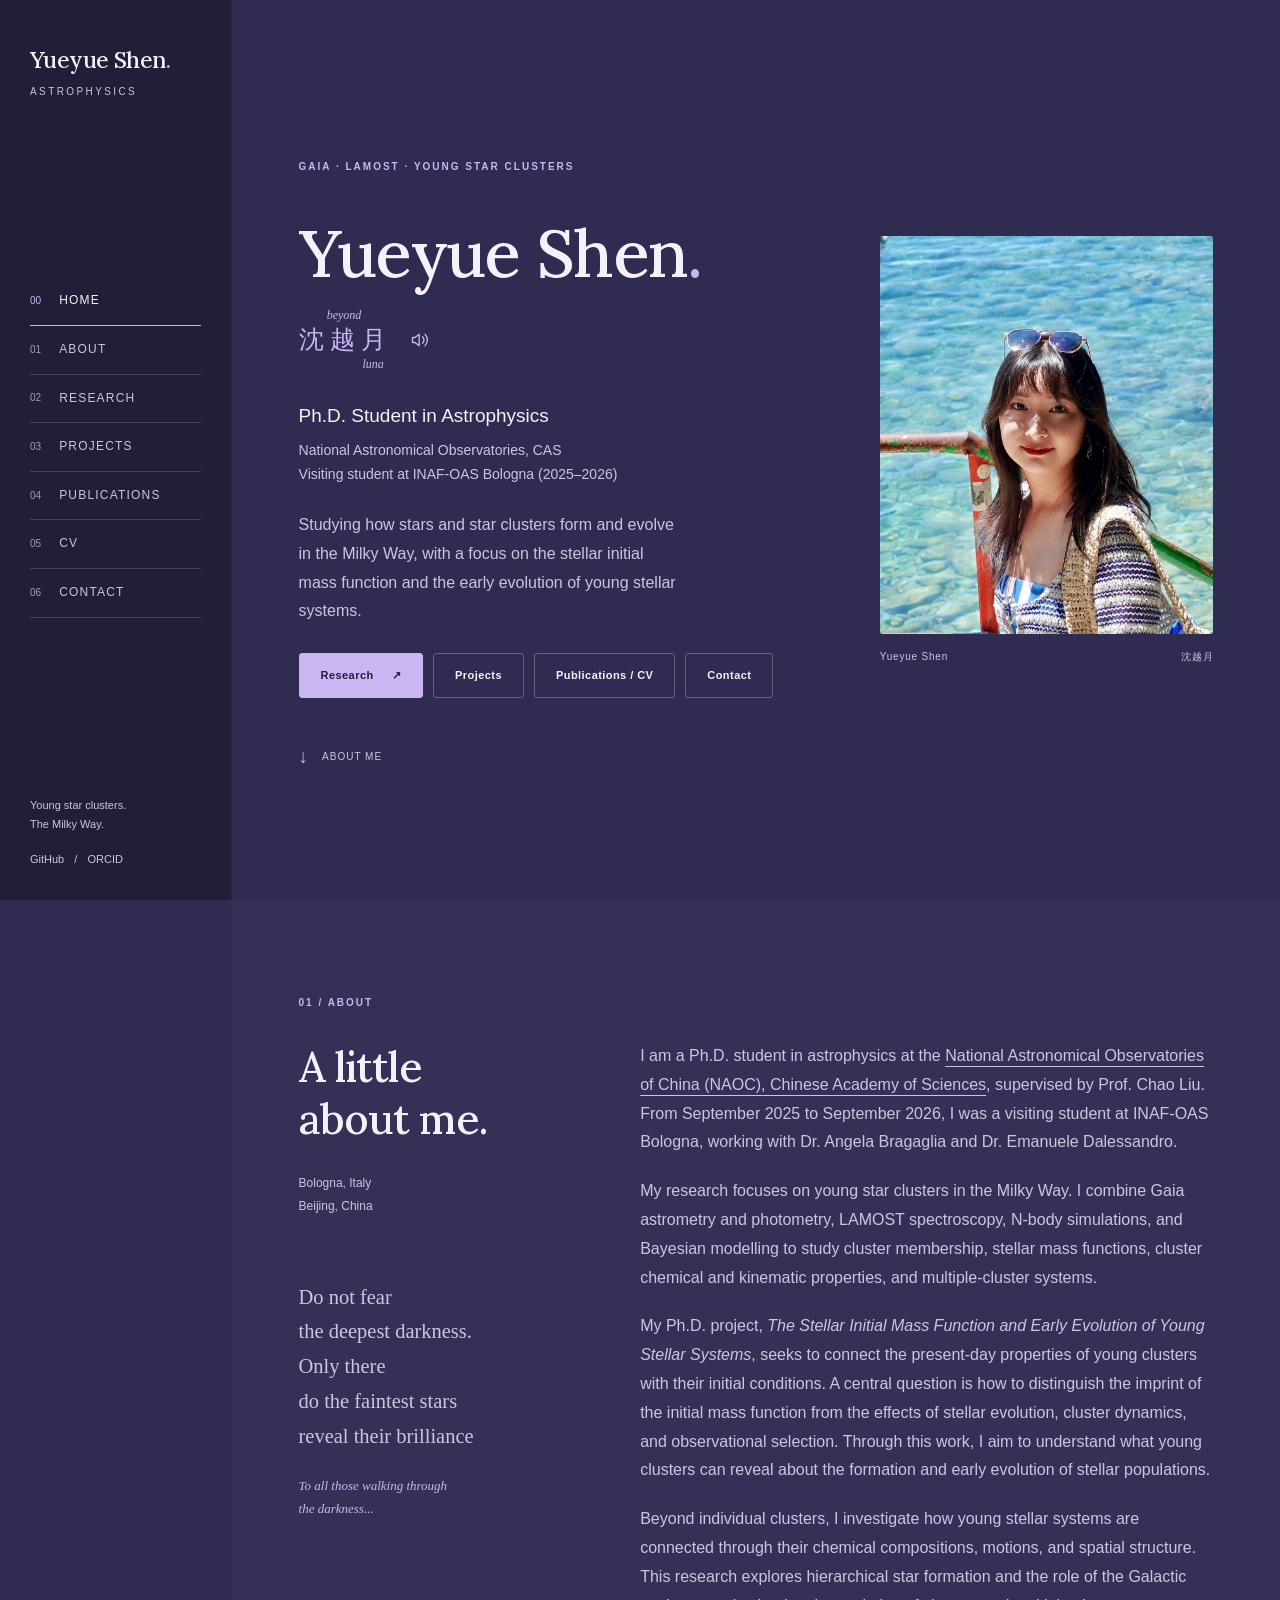
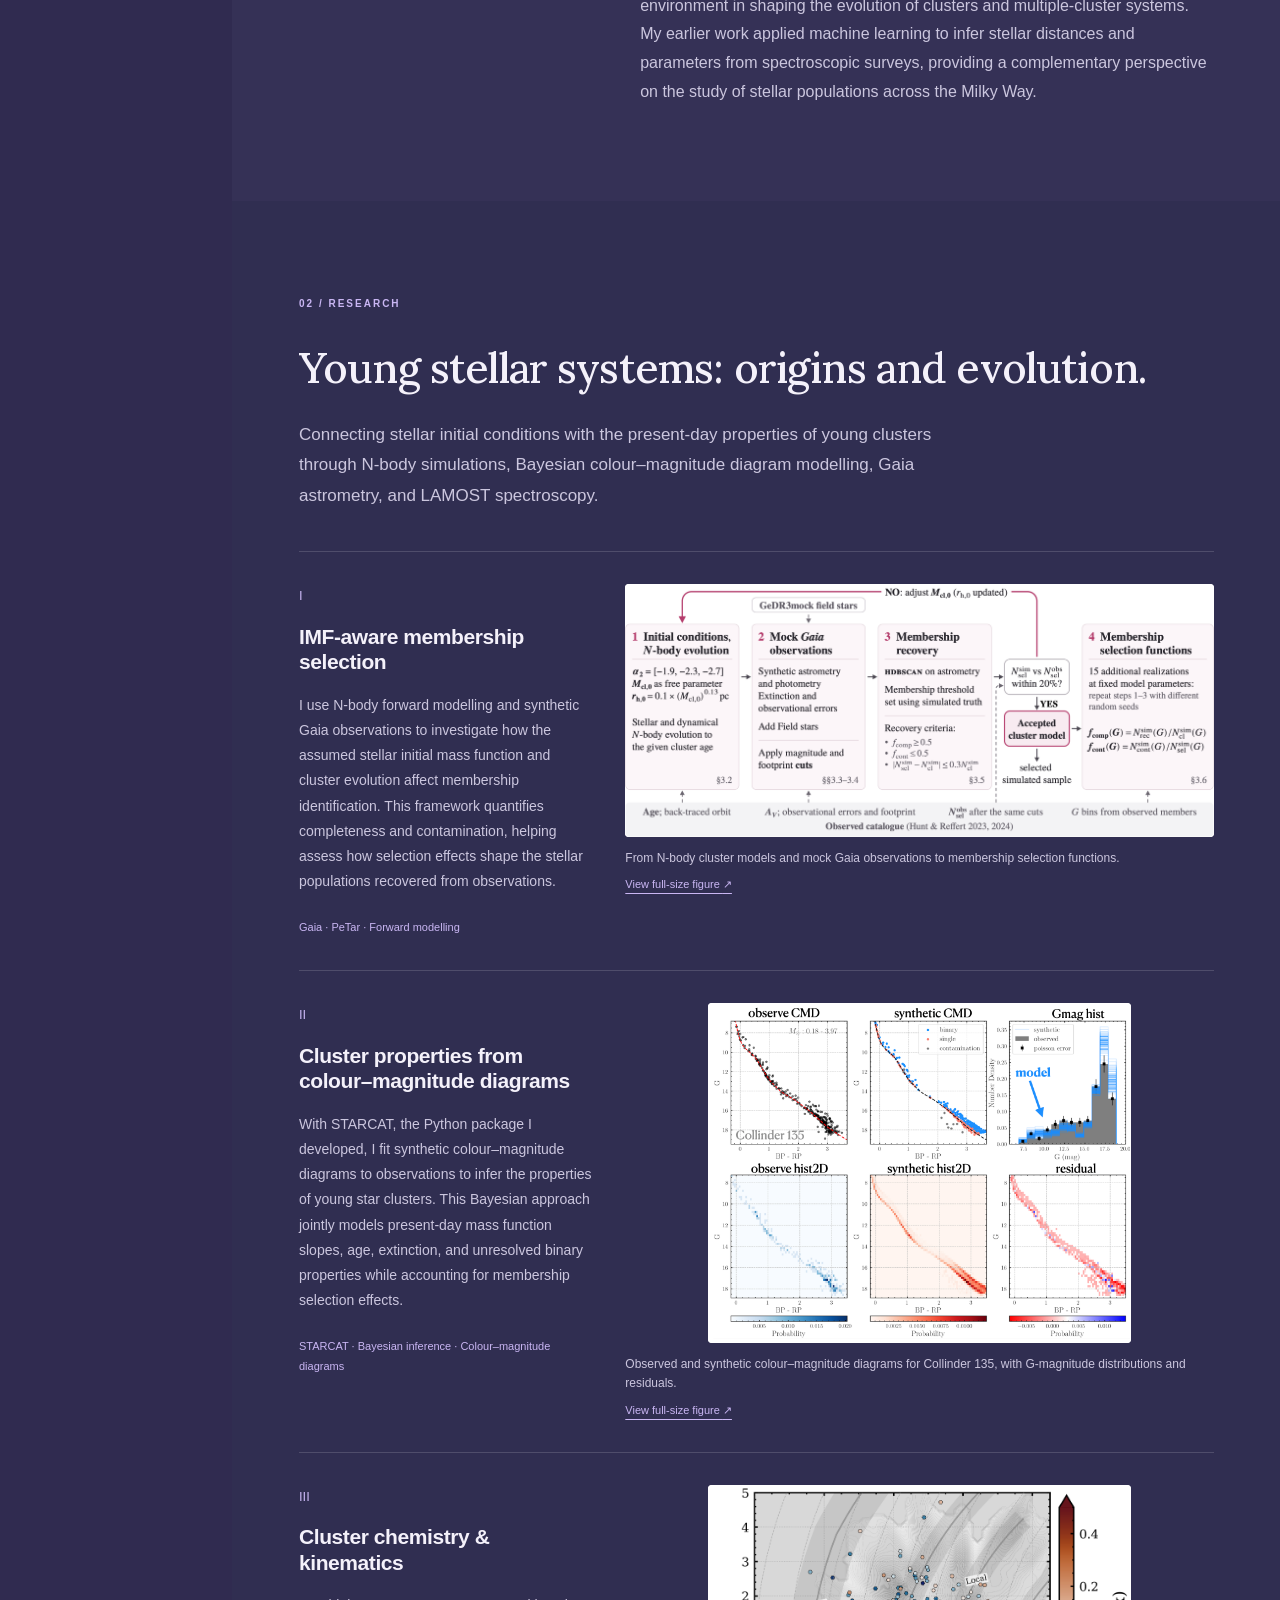
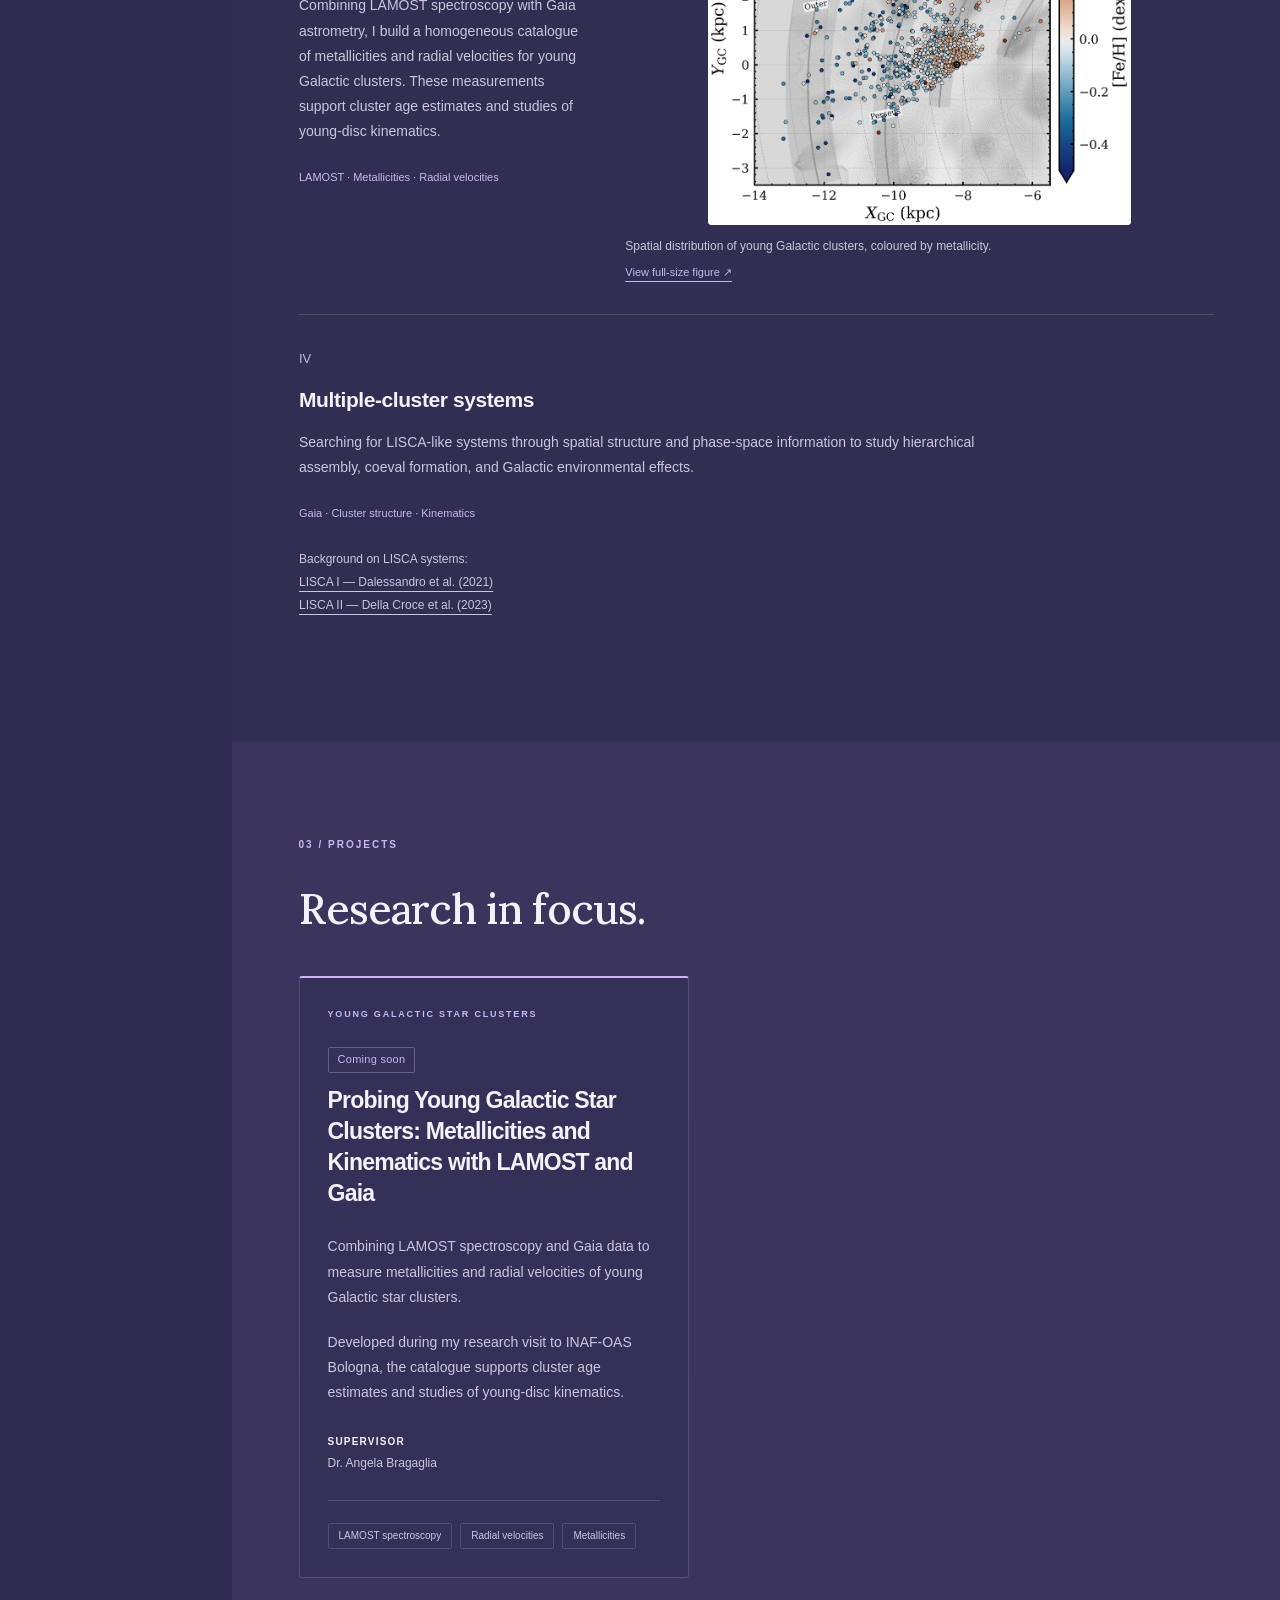
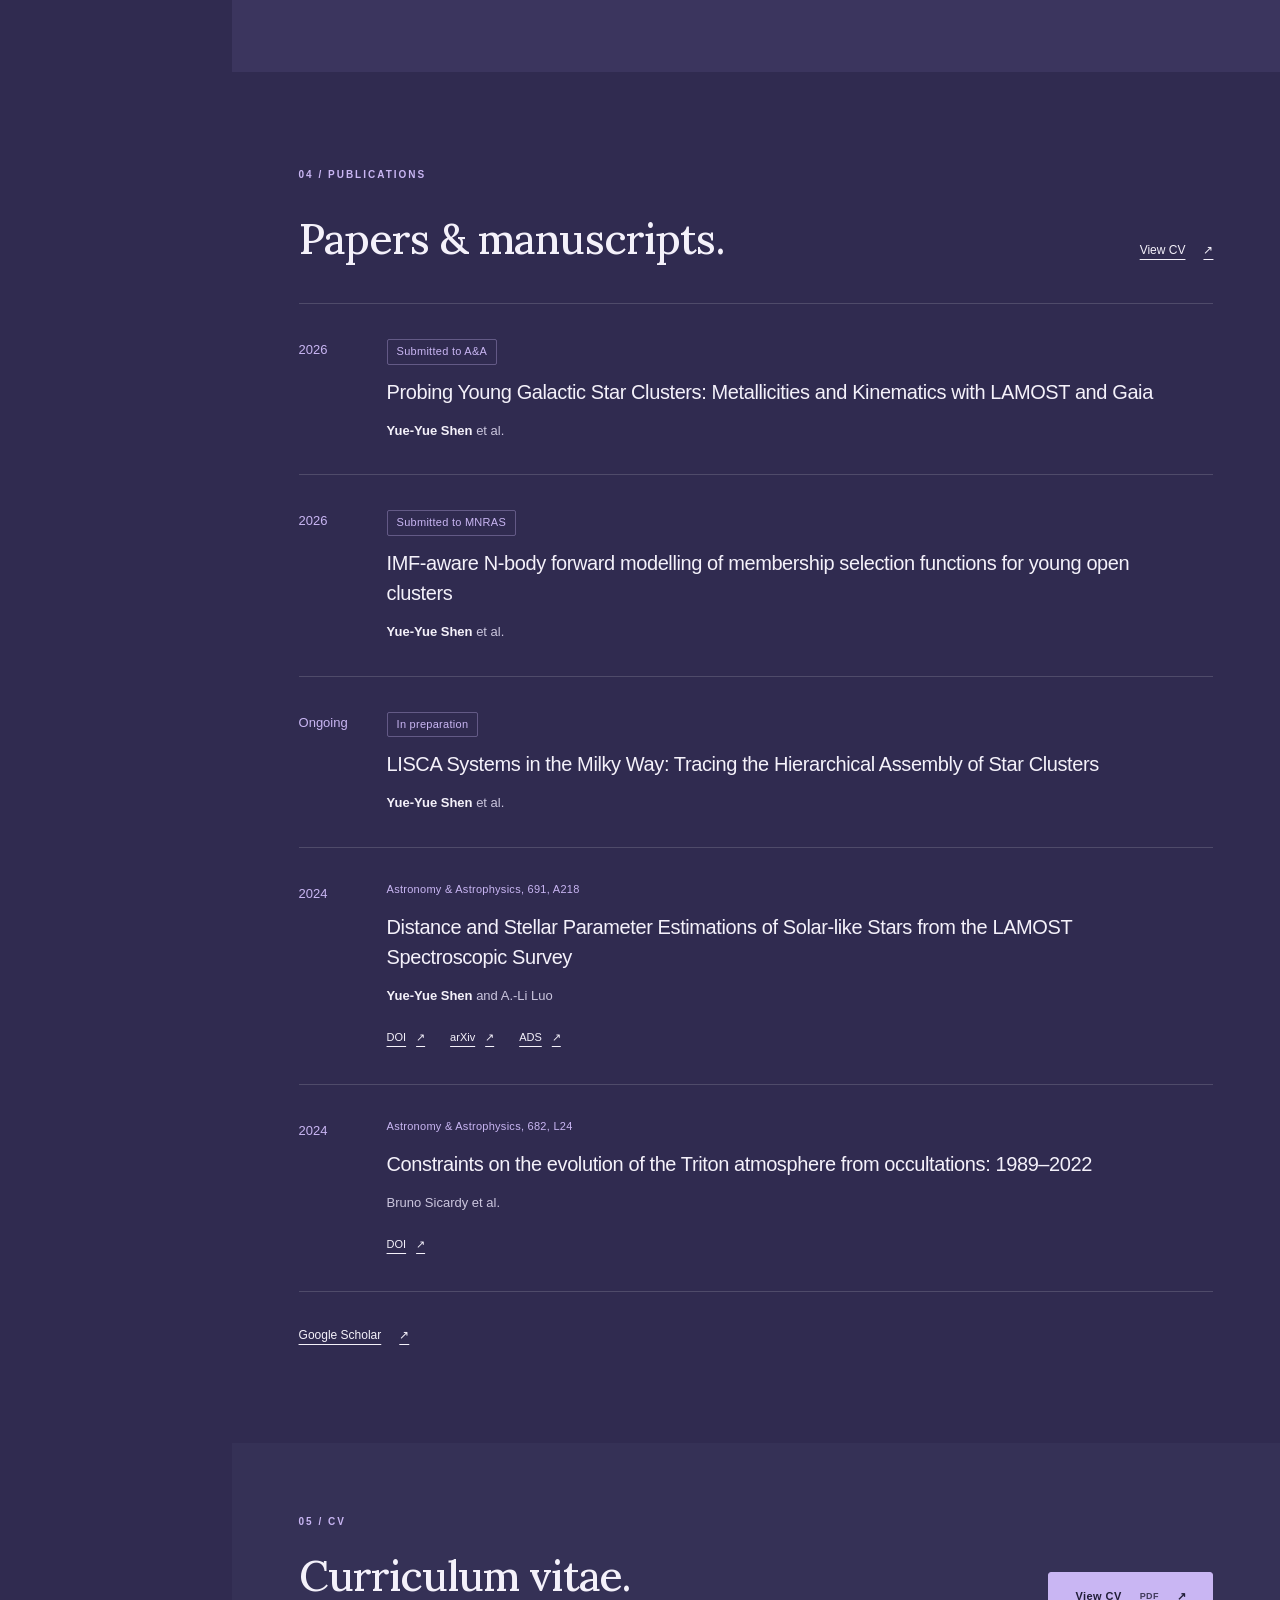
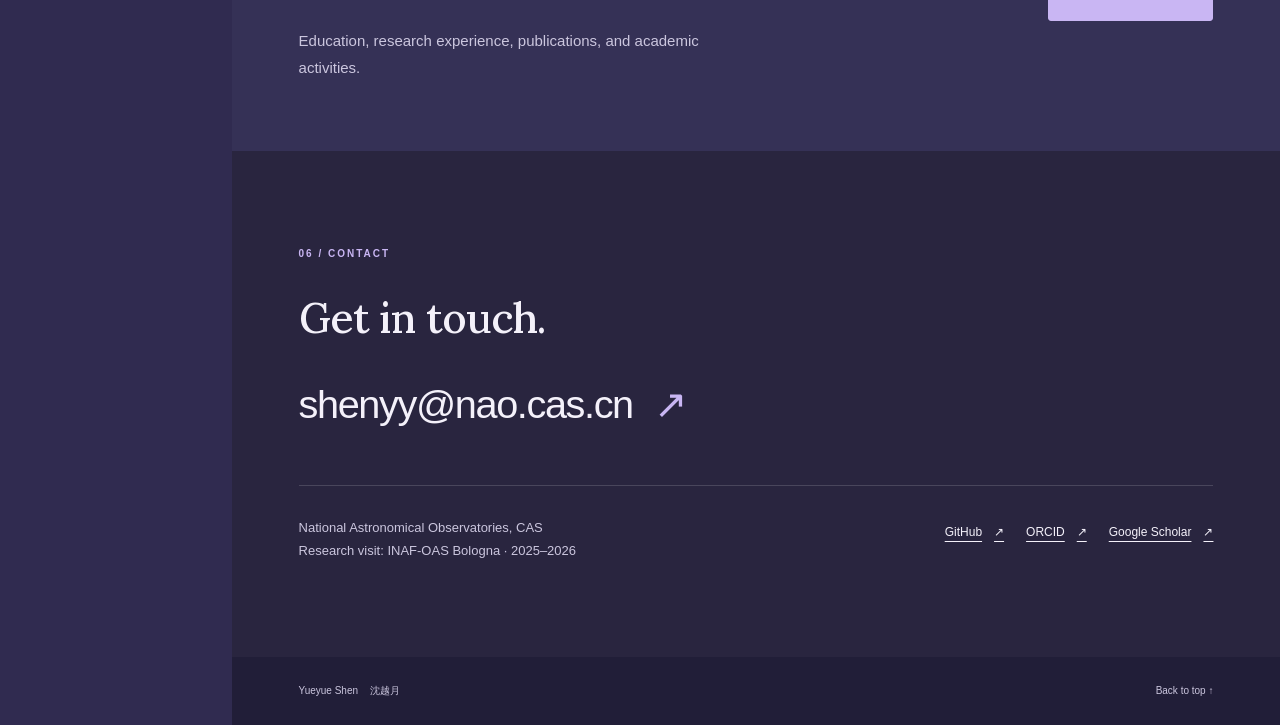
==== index.html @ bb4f1f52 "Launch Yueyue Shen Beyond Luna academic website" ====
<!DOCTYPE html>
<html lang="en">
  <head>
    <meta charset="utf-8">
    <meta name="viewport" content="width=device-width, initial-scale=1">
    <meta name="description" content="Yueyue Shen — astrophysics Ph.D. student studying the stellar initial mass function and the early evolution of young stellar systems with Gaia, LAMOST, N-body simulations, and Bayesian forward modelling.">
    <meta name="theme-color" content="#211e38">
    <title>Yueyue Shen · Beyond Luna</title>
    <link rel="canonical" href="https://yueyue-shen.github.io/">
    <link rel="icon" type="image/png" href="assets/img/favicon.png">
    <link rel="preload" href="assets/fonts/lora-latin-wght-normal.woff2" as="font" type="font/woff2" crossorigin>
    <link rel="stylesheet" href="assets/css/main.css">
    <script src="assets/js/main.js" defer></script>
  </head>
  <body>
    <a class="skip-link" href="#main">Skip to content</a>

    <header class="sidebar">
      <a class="identity" href="#intro" aria-label="Yueyue Shen, home">
        <span class="identity-name">Yueyue Shen<span class="identity-dot" aria-hidden="true">.</span></span>
        <span class="identity-field">Astrophysics</span>
      </a>
      <nav aria-label="Main navigation">
        <a href="#intro" aria-current="location"><span aria-hidden="true">00</span> Home</a>
        <a href="#about"><span aria-hidden="true">01</span> About</a>
        <a href="#research"><span aria-hidden="true">02</span> Research</a>
        <a href="#projects"><span aria-hidden="true">03</span> Projects</a>
        <a href="#publications"><span aria-hidden="true">04</span> Publications</a>
        <a href="#cv"><span aria-hidden="true">05</span> CV</a>
        <a href="#contact"><span aria-hidden="true">06</span> Contact</a>
      </nav>
      <div class="sidebar-footer">
        <p>Young star clusters.<br>The Milky Way.</p>
        <a href="https://github.com/yueyue-shen">GitHub</a>
        <span aria-hidden="true"> / </span>
        <a href="https://orcid.org/0000-0001-8636-2990">ORCID</a>
      </div>
    </header>

    <main id="main" tabindex="-1">
      <!-- INTRO: identity and the original profile photograph. -->
      <section id="intro" class="hero section" aria-labelledby="intro-title">
        <div class="section-inner">
          <p class="eyebrow">Gaia · LAMOST · Young star clusters</p>
          <div class="hero-grid">
            <div class="hero-copy">
              <h1 id="intro-title">Yueyue Shen<span class="title-dot" aria-hidden="true">.</span></h1>
              <p class="chinese-name">
                <span class="name-characters" lang="zh-CN">沈越月</span>
                <span class="name-gloss name-gloss-beyond" aria-hidden="true">beyond</span>
                <span class="name-gloss name-gloss-luna" aria-hidden="true">luna</span>
                <span class="name-meaning">越 means beyond; 月 means moon, represented here as luna.</span>
                <a class="pronunciation-link" href="https://translate.google.com/?sl=zh-CN&amp;tl=en&amp;text=%E6%B2%88%E8%B6%8A%E6%9C%88&amp;op=translate" target="_blank" rel="noopener noreferrer" title="Hear my name" aria-label="Hear my name (opens Google Translate in a new tab)">
                  <svg viewBox="0 0 24 24" width="20" height="20" fill="none" stroke="currentColor" stroke-width="1.6" stroke-linecap="round" stroke-linejoin="round" aria-hidden="true" focusable="false">
                    <path d="M11 5 6 9H3v6h3l5 4V5Z"/>
                    <path d="M15 8a6 6 0 0 1 0 8M18 5a10 10 0 0 1 0 14"/>
                  </svg>
                </a>
              </p>
              <p class="hero-role">Ph.D. Student in Astrophysics</p>
              <p class="hero-affiliation">National Astronomical Observatories, CAS<br>Visiting student at INAF-OAS Bologna (2025–2026)</p>
              <p class="hero-summary">Studying how stars and star clusters form and evolve in the Milky Way, with a focus on the stellar initial mass function and the early evolution of young stellar systems.</p>
              <div class="actions" aria-label="Explore the website">
                <a class="button button-primary" href="#research">Research <span aria-hidden="true">↗</span></a>
                <a class="button" href="#projects">Projects</a>
                <a class="button" href="#publications">Publications / CV</a>
                <a class="button" href="#contact">Contact</a>
              </div>
            </div>
            <figure class="portrait">
              <img src="assets/img/prof_pic.jpg" alt="Yueyue Shen standing beside blue water" width="1254" height="1254" fetchpriority="high">
              <figcaption><span>Yueyue Shen</span><span lang="zh-CN">沈越月</span></figcaption>
            </figure>
          </div>
          <a class="section-cue" href="#about"><span aria-hidden="true">↓</span> About me</a>
        </div>
      </section>

      <!-- ABOUT: research descriptions updated from the supplied project summaries. -->
      <section id="about" class="section section-about" aria-labelledby="about-title">
        <div class="section-inner">
          <p class="eyebrow">01 / About</p>
          <div class="section-grid about-grid">
            <div>
              <h2 id="about-title">A little<br>about me.</h2>
              <p class="section-note">Bologna, Italy<br>Beijing, China</p>
            </div>
            <div class="prose">
              <p>I am a Ph.D. student in astrophysics at the <a href="https://english.nao.cas.cn/">National Astronomical Observatories of China (NAOC), Chinese Academy of Sciences</a>, supervised by Prof. Chao Liu. From September 2025 to September 2026, I was a visiting student at INAF-OAS Bologna, working with Dr. Angela Bragaglia and Dr. Emanuele Dalessandro.</p>
              <p>My research focuses on young star clusters in the Milky Way. I combine Gaia astrometry and photometry, LAMOST spectroscopy, N-body simulations, and Bayesian modelling to study cluster membership, stellar mass functions, cluster chemical and kinematic properties, and multiple-cluster systems.</p>
              <p>My Ph.D. project, <em>The Stellar Initial Mass Function and Early Evolution of Young Stellar Systems</em>, seeks to connect the present-day properties of young clusters with their initial conditions. A central question is how to distinguish the imprint of the initial mass function from the effects of stellar evolution, cluster dynamics, and observational selection. Through this work, I aim to understand what young clusters can reveal about the formation and early evolution of stellar populations.</p>
              <p>Beyond individual clusters, I investigate how young stellar systems are connected through their chemical compositions, motions, and spatial structure. This research explores hierarchical star formation and the role of the Galactic environment in shaping the evolution of clusters and multiple-cluster systems. My earlier work applied machine learning to infer stellar distances and parameters from spectroscopic surveys, providing a complementary perspective on the study of stellar populations across the Milky Way.</p>
            </div>
            <aside class="about-poem" aria-label="A personal reflection">
              <p class="poem-lines">Do not fear<br>
                the deepest darkness.<br>
                Only there<br>
                do the faintest stars<br>
                reveal their brilliance</p>
              <p class="poem-dedication"><em>To all those walking through the darkness...</em></p>
            </aside>
          </div>
        </div>
      </section>

      <!-- RESEARCH: established work and complementary research directions. -->
      <section id="research" class="section section-research" aria-labelledby="research-title">
        <div class="section-inner">
          <p class="eyebrow">02 / Research</p>
          <h2 id="research-title">Young stellar systems: origins and evolution.</h2>
          <p class="section-lead">Connecting stellar initial conditions with the present-day properties of young clusters through N-body simulations, Bayesian colour–magnitude diagram modelling, Gaia astrometry, and LAMOST spectroscopy.</p>
          <div class="research-grid">
            <article class="research-card">
              <div class="research-copy">
                <span class="card-index" aria-hidden="true">I</span>
                <h3>IMF-aware membership selection</h3>
                <p>I use N-body forward modelling and synthetic Gaia observations to investigate how the assumed stellar initial mass function and cluster evolution affect membership identification. This framework quantifies completeness and contamination, helping assess how selection effects shape the stellar populations recovered from observations.</p>
                <p class="methods">Gaia · PeTar · Forward modelling</p>
              </div>
              <figure class="research-figure">
                <a class="research-figure-image" href="assets/pdf/research/method-framework.pdf" target="_blank" rel="noopener" aria-label="View the membership selection framework at full size (PDF, opens in a new tab)">
                  <img src="assets/img/research/method-framework.webp" alt="Workflow connecting N-body cluster models, mock Gaia observations, and membership identification to membership selection functions." width="2400" height="1029" loading="lazy" decoding="async">
                </a>
                <figcaption>
                  <p>From N-body cluster models and mock Gaia observations to membership selection functions.</p>
                  <a class="research-figure-link" href="assets/pdf/research/method-framework.pdf" target="_blank" rel="noopener" aria-label="View the membership selection framework at full size (PDF, opens in a new tab)">View full-size figure <span aria-hidden="true">↗</span></a>
                </figcaption>
              </figure>
            </article>
            <article class="research-card">
              <div class="research-copy">
                <span class="card-index" aria-hidden="true">II</span>
                <h3>Cluster properties from colour–magnitude diagrams</h3>
                <p>With STARCAT, the Python package I developed, I fit synthetic colour–magnitude diagrams to observations to infer the properties of young star clusters. This Bayesian approach jointly models present-day mass function slopes, age, extinction, and unresolved binary properties while accounting for membership selection effects.</p>
                <p class="methods">STARCAT · Bayesian inference · Colour–magnitude diagrams</p>
              </div>
              <figure class="research-figure">
                <a class="research-figure-image" href="assets/img/research/collinder-135-cmd.png" target="_blank" rel="noopener" aria-label="View the Collinder 135 colour–magnitude diagrams at full size (opens in a new tab)">
                  <img src="assets/img/research/collinder-135-cmd.png" alt="Six panels comparing observed and synthetic colour–magnitude diagrams for Collinder 135, including G-magnitude distributions, two-dimensional histograms, and residuals." width="1418" height="1140" loading="lazy" decoding="async">
                </a>
                <figcaption>
                  <p>Observed and synthetic colour–magnitude diagrams for Collinder 135, with G-magnitude distributions and residuals.</p>
                  <a class="research-figure-link" href="assets/img/research/collinder-135-cmd.png" target="_blank" rel="noopener" aria-label="View the Collinder 135 colour–magnitude diagrams at full size (opens in a new tab)">View full-size figure <span aria-hidden="true">↗</span></a>
                </figcaption>
              </figure>
            </article>
            <article class="research-card">
              <div class="research-copy">
                <span class="card-index" aria-hidden="true">III</span>
                <h3>Cluster chemistry &amp; kinematics</h3>
                <p>Combining LAMOST spectroscopy with Gaia astrometry, I build a homogeneous catalogue of metallicities and radial velocities for young Galactic clusters. These measurements support cluster age estimates and studies of young-disc kinematics.</p>
                <p class="methods">LAMOST · Metallicities · Radial velocities</p>
              </div>
              <figure class="research-figure">
                <a class="research-figure-image" href="assets/img/research/spatial-feh.png" target="_blank" rel="noopener" aria-label="View the spatial distribution and metallicities of young clusters at full size (opens in a new tab)">
                  <img src="assets/img/research/spatial-feh.png" alt="Spatial distribution of young Galactic star clusters, with cluster symbols coloured by metallicity." width="2002" height="1612" loading="lazy" decoding="async">
                </a>
                <figcaption>
                  <p>Spatial distribution of young Galactic clusters, coloured by metallicity.</p>
                  <a class="research-figure-link" href="assets/img/research/spatial-feh.png" target="_blank" rel="noopener" aria-label="View the spatial distribution and metallicities of young clusters at full size (opens in a new tab)">View full-size figure <span aria-hidden="true">↗</span></a>
                </figcaption>
              </figure>
            </article>
            <article class="research-card research-card-text">
              <div class="research-copy">
                <span class="card-index" aria-hidden="true">IV</span>
                <h3>Multiple-cluster systems</h3>
                <p>Searching for LISCA-like systems through spatial structure and phase-space information to study hierarchical assembly, coeval formation, and Galactic environmental effects.</p>
                <p class="methods">Gaia · Cluster structure · Kinematics</p>
                <p class="research-references">Background on LISCA systems:<br><a href="https://doi.org/10.3847/1538-4357/abda43" title="First Phase Space Portrait of a Hierarchical Stellar Structure in the Milky Way">LISCA I — Dalessandro et al. (2021)</a><br><a href="https://doi.org/10.1051/0004-6361/202346095" title="Ongoing hierarchical massive cluster assembly: The LISCA II structure in the Perseus complex">LISCA II — Della Croce et al. (2023)</a></p>
              </div>
            </article>
          </div>
        </div>
      </section>

      <!-- PROJECTS: deliberately one project; other original entries are archived. -->
      <section id="projects" class="section section-projects" aria-labelledby="projects-title">
        <div class="section-inner">
          <p class="eyebrow">03 / Projects</p>
          <h2 id="projects-title">Research in focus.</h2>
          <div class="projects-grid">
            <article class="project-card" id="lamost-gaia">
              <div class="project-heading">
                <p class="eyebrow">Young Galactic star clusters</p>
                <p class="project-status">Coming soon</p>
                <h3><a class="project-title-link" href="https://yueyue-shen.github.io/yoc/">Probing Young Galactic Star Clusters: Metallicities and Kinematics with LAMOST and Gaia</a></h3>
              </div>
              <div class="project-description">
                <p>Combining LAMOST spectroscopy and Gaia data to measure metallicities and radial velocities of young Galactic star clusters.</p>
                <p>Developed during my research visit to INAF-OAS Bologna, the catalogue supports cluster age estimates and studies of young-disc kinematics.</p>
                <p class="project-supervisors"><strong>Supervisor</strong><br>Dr. Angela Bragaglia</p>
              </div>
              <ul class="tags" aria-label="Project methods">
                <li>LAMOST spectroscopy</li>
                <li>Radial velocities</li>
                <li>Metallicities</li>
              </ul>
            </article>
          </div>
        </div>
      </section>

      <!-- PUBLICATIONS: manually maintained; retain the stated manuscript status. -->
      <section id="publications" class="section section-publications" aria-labelledby="publications-title">
        <div class="section-inner">
          <p class="eyebrow">04 / Publications</p>
          <div class="section-heading-row">
            <h2 id="publications-title">Papers &amp; manuscripts.</h2>
            <a class="text-link" href="#cv">View CV <span aria-hidden="true">↗</span></a>
          </div>
          <ol class="publication-list">
            <li>
              <div class="publication-year">2026</div>
              <article>
                <p class="publication-status">Submitted to A&amp;A</p>
                <h3>Probing Young Galactic Star Clusters: Metallicities and Kinematics with LAMOST and Gaia</h3>
                <p class="publication-authors"><strong>Yue-Yue Shen</strong> et al.</p>
              </article>
            </li>
            <li>
              <div class="publication-year">2026</div>
              <article>
                <p class="publication-status">Submitted to MNRAS</p>
                <h3>IMF-aware N-body forward modelling of membership selection functions for young open clusters</h3>
                <p class="publication-authors"><strong>Yue-Yue Shen</strong> et al.</p>
              </article>
            </li>
            <li>
              <div class="publication-year">Ongoing</div>
              <article>
                <p class="publication-status">In preparation</p>
                <h3>LISCA Systems in the Milky Way: Tracing the Hierarchical Assembly of Star Clusters</h3>
                <p class="publication-authors"><strong>Yue-Yue Shen</strong> et al.</p>
              </article>
            </li>
            <li>
              <div class="publication-year">2024</div>
              <article>
                <p class="publication-venue">Astronomy &amp; Astrophysics, 691, A218</p>
                <h3>Distance and Stellar Parameter Estimations of Solar-like Stars from the LAMOST Spectroscopic Survey</h3>
                <p class="publication-authors"><strong>Yue-Yue Shen</strong> and A.-Li Luo</p>
                <div class="publication-links" aria-label="LAMOST paper links">
                  <a href="https://doi.org/10.1051/0004-6361/202450164">DOI <span aria-hidden="true">↗</span></a>
                  <a href="https://arxiv.org/abs/2410.11202">arXiv <span aria-hidden="true">↗</span></a>
                  <a href="https://ui.adsabs.harvard.edu/abs/2024A&amp;A...691A.218S">ADS <span aria-hidden="true">↗</span></a>
                </div>
              </article>
            </li>
            <li>
              <div class="publication-year">2024</div>
              <article>
                <p class="publication-venue">Astronomy &amp; Astrophysics, 682, L24</p>
                <h3>Constraints on the evolution of the Triton atmosphere from occultations: 1989–2022</h3>
                <p class="publication-authors">Bruno Sicardy et al.</p>
                <div class="publication-links" aria-label="Triton paper links">
                  <a href="https://doi.org/10.1051/0004-6361/202348756">DOI <span aria-hidden="true">↗</span></a>
                </div>
              </article>
            </li>
          </ol>
          <a class="text-link" href="https://scholar.google.com/citations?user=848XfUAAAAJ">Google Scholar <span aria-hidden="true">↗</span></a>
        </div>
      </section>

      <section id="cv" class="section section-cv" aria-labelledby="cv-title">
        <div class="section-inner cv-layout">
          <div>
            <p class="eyebrow">05 / CV</p>
            <h2 id="cv-title">Curriculum vitae.</h2>
            <p class="section-lead">Education, research experience, publications, and academic activities.</p>
          </div>
          <a class="button button-primary" href="assets/pdf/YueyueShen_CV.pdf">View CV <span class="file-type">PDF</span> <span aria-hidden="true">↗</span></a>
        </div>
      </section>

      <section id="contact" class="section section-contact" aria-labelledby="contact-title">
        <div class="section-inner">
          <p class="eyebrow">06 / Contact</p>
          <h2 id="contact-title">Get in touch.</h2>
          <a class="contact-email" href="mailto:shenyy@nao.cas.cn">shenyy@nao.cas.cn <span aria-hidden="true">↗</span></a>
          <div class="contact-grid">
            <p>National Astronomical Observatories, CAS<br>Research visit: INAF-OAS Bologna · 2025–2026</p>
            <ul class="contact-links" aria-label="Academic profiles">
              <li><a href="https://github.com/yueyue-shen">GitHub <span aria-hidden="true">↗</span></a></li>
              <li><a href="https://orcid.org/0000-0001-8636-2990">ORCID <span aria-hidden="true">↗</span></a></li>
              <li><a href="https://scholar.google.com/citations?user=848XfUAAAAJ">Google Scholar <span aria-hidden="true">↗</span></a></li>
            </ul>
          </div>
        </div>
      </section>
      <footer class="site-footer">
        <p>Yueyue Shen <span lang="zh-CN">沈越月</span></p>
        <a href="#intro">Back to top <span aria-hidden="true">↑</span></a>
      </footer>
    </main>
  </body>
</html>
---- assets/css/main.css ----
@font-face {
  font-family: "Lora";
  font-style: normal;
  font-weight: 400 700;
  font-display: swap;
  src: url("../fonts/lora-latin-wght-normal.woff2") format("woff2");
}

/* Edit these variables to change the site's palette and spacing. */
:root {
  color-scheme: dark;
  --sidebar: #211e38;
  --intro: #302b50;
  --about: #353156;
  --research: #302e51;
  --projects: #3b355e;
  --publications: #302b50;
  --contact: #29253f;
  --text: #f4f1fa;
  --muted: #cbc6de;
  --accent: #c9b6f3;
  --line: #ffffff26;
  --sidebar-width: 232px;
  --page-padding: clamp(28px, 5.2vw, 88px);
  --heading-font: "Lora", Georgia, serif;
}

* { box-sizing: border-box; }
html { scroll-behavior: smooth; }
body {
  margin: 0;
  background: var(--intro);
  color: var(--text);
  font-family: -apple-system, BlinkMacSystemFont, "Segoe UI", sans-serif;
  font-size: 16px;
  line-height: 1.8;
  -webkit-font-smoothing: antialiased;
}
a { color: inherit; text-decoration-thickness: 1px; text-underline-offset: 5px; }
a:hover { color: var(--accent); }
a:focus-visible, [tabindex]:focus-visible {
  outline: 2px solid var(--accent);
  outline-offset: 6px;
  border-radius: 2px;
}
::selection { background: #c9b6f3; color: #211e38; }
img { max-width: 100%; display: block; }
p { margin: 0 0 1.25rem; }
h1, h2, h3 { margin: 0; line-height: 1.22; font-weight: 550; }
h2 { font-family: var(--heading-font); font-size: clamp(32px, 3.3vw, 48px); font-weight: 500; line-height: 1.22; letter-spacing: -0.02em; }
h3 { font-size: 21px; letter-spacing: -0.02em; }
strong { color: var(--text); font-weight: 600; }

.skip-link {
  position: fixed;
  top: -100px;
  left: 16px;
  z-index: 100;
  padding: 8px 18px;
  background: var(--text);
  color: var(--sidebar);
}
.skip-link:focus { top: 16px; color: var(--sidebar); }
.sidebar {
  position: fixed;
  inset: 0 auto 0 0;
  z-index: 10;
  width: var(--sidebar-width);
  display: flex;
  flex-direction: column;
  padding: 44px 30px 30px;
  background: var(--sidebar);
  border-right: 1px solid #ffffff08;
  overflow-y: auto;
}
.identity { text-decoration: none; line-height: 1.4; }
.identity-name { display: block; font-family: var(--heading-font); font-size: 23px; font-weight: 500; letter-spacing: -0.025em; }
.identity-dot { color: var(--accent); }
.identity-field { display: block; margin-top: 9px; color: var(--muted); font-size: 10px; letter-spacing: 0.24em; text-transform: uppercase; }
.sidebar nav { margin: auto 0; padding: 50px 0; }
.sidebar nav a {
  display: flex;
  gap: 18px;
  align-items: center;
  padding: 13px 0;
  border-bottom: 1px solid var(--line);
  color: var(--muted);
  text-decoration: none;
  font-size: 12px;
  letter-spacing: 0.1em;
  text-transform: uppercase;
  transition: color 160ms ease, border-color 160ms ease;
}
.sidebar nav a span { font-size: 10px; letter-spacing: 0; color: #a69dbd; }
.sidebar nav a:hover, .sidebar nav a[aria-current="location"] { color: var(--text); border-color: var(--accent); }
.sidebar nav a[aria-current="location"] span { color: var(--accent); }
.sidebar-footer { color: var(--muted); font-size: 11px; }
.sidebar-footer p { margin-bottom: 17px; line-height: 1.7; }
.sidebar-footer a { text-decoration: none; }
.sidebar-footer > span { padding: 0 7px; }

main { margin-left: var(--sidebar-width); }
.section { padding: 94px var(--page-padding); scroll-margin-top: 0; }
.section-inner { max-width: 1100px; margin: 0 auto; }
.eyebrow { margin-bottom: 30px; color: var(--accent); font-size: 10px; font-weight: 600; letter-spacing: 0.2em; text-transform: uppercase; }
.section-lead { max-width: 690px; margin: 25px 0 40px; color: var(--muted); font-size: 17px; }
.hero {
  min-height: 100vh;
  min-height: 100svh;
  display: flex;
  align-items: center;
  padding-top: 64px;
  padding-bottom: 32px;
  background: var(--intro);
}
.hero .section-inner { width: 100%; }
.hero .eyebrow { margin-bottom: 40px; }
.hero-grid { display: grid; grid-template-columns: 1.35fr 0.85fr; gap: clamp(28px, 4vw, 64px); align-items: center; }
.hero h1 { font-family: var(--heading-font); font-size: clamp(48px, 5.2vw, 84px); font-weight: 500; line-height: 1.12; letter-spacing: -0.025em; }
.title-dot { color: var(--accent); }
.chinese-name { --name-font-size: 25px; position: relative; display: grid; grid-template-columns: repeat(3, 1.24em) 48px; grid-template-rows: 14px 1.4em 14px; align-items: center; width: max-content; margin: 18px 0 28px; color: var(--accent); font-family: "Songti SC", "STSong", serif; font-size: var(--name-font-size); }
.name-characters { grid-column: 1 / 4; grid-row: 2; letter-spacing: 0.24em; line-height: 1; white-space: nowrap; }
.name-gloss { justify-self: center; margin-right: calc(var(--name-font-size) * 0.24); font-family: Georgia, "Times New Roman", serif; font-size: 12px; font-style: italic; line-height: 1; letter-spacing: 0; white-space: nowrap; }
.name-gloss-beyond { grid-column: 2; grid-row: 1; transform: translateX(2px); }
.name-gloss-luna { grid-column: 3; grid-row: 3; }
.name-meaning { position: absolute; width: 1px; height: 1px; padding: 0; margin: -1px; overflow: hidden; clip-path: inset(50%); white-space: nowrap; border: 0; }
.chinese-name .pronunciation-link { grid-column: 4; grid-row: 2; justify-self: end; }
.pronunciation-link { display: inline-flex; align-items: center; justify-content: center; flex-shrink: 0; width: 40px; height: 40px; border-radius: 50%; color: var(--accent); text-decoration: none; transition: color 160ms ease, background 160ms ease; }
.pronunciation-link:hover { color: var(--text); background: #ffffff0a; }
.pronunciation-link svg { display: block; }
.hero-role { margin-bottom: 6px; font-size: 19px; font-weight: 500; }
.hero-affiliation { color: var(--muted); font-size: 14px; line-height: 1.7; }
.hero-summary { max-width: 380px; margin: 24px 0 27px; color: var(--muted); font-size: 16px; }
.actions { display: flex; flex-wrap: wrap; gap: 10px; max-width: 500px; }
.button {
  min-height: 45px;
  display: inline-flex;
  align-items: center;
  justify-content: center;
  gap: 18px;
  padding: 10px 21px;
  border: 1px solid #ffffff42;
  border-radius: 3px;
  font-size: 11px;
  font-weight: 600;
  line-height: 1.4;
  letter-spacing: 0.04em;
  text-decoration: none;
  transition: background 160ms ease, border-color 160ms ease;
}
.button:hover { background: #ffffff0a; border-color: var(--accent); }
.button-primary { background: var(--accent); border-color: var(--accent); color: var(--sidebar); }
.button-primary:hover { background: #e0d2fa; border-color: #e0d2fa; color: var(--sidebar); }
.portrait { margin: 0; width: 100%; max-width: 340px; justify-self: end; transform: translateY(-6px); }
.portrait img { width: 100%; height: auto; aspect-ratio: 0.84; object-fit: cover; object-position: 53% center; border-radius: 3px; }
.portrait figcaption { display: flex; justify-content: space-between; margin-top: 14px; color: var(--muted); font-size: 10px; letter-spacing: 0.08em; }
.section-cue { display: inline-flex; gap: 13px; align-items: center; margin-top: 42px; font-size: 10px; letter-spacing: 0.1em; text-transform: uppercase; text-decoration: none; color: var(--muted); }
.section-cue span { font-size: 19px; color: var(--accent); }

.section-about { background: var(--about); }
.section-grid { display: grid; grid-template-columns: 0.75fr 1.5fr; gap: 55px; }
.section-note { margin-top: 27px; font-size: 12px; line-height: 1.9; color: var(--muted); }
.about-grid { grid-template-rows: auto 1fr; row-gap: 42px; align-items: start; }
.about-grid .prose { grid-column: 2; grid-row: 1 / span 2; }
.about-poem { grid-column: 1; grid-row: 2; min-width: 0; max-width: 270px; color: var(--muted); font-family: Georgia, "Times New Roman", serif; }
.poem-lines { margin: 0; font-size: clamp(18px, 1.6vw, 21px); font-weight: 400; line-height: 1.7; }
.poem-dedication { max-width: 25ch; margin: 20px 0 0; color: var(--accent); font-size: 13px; line-height: 1.8; }
.prose { color: var(--muted); }
.prose p:last-child { margin-bottom: 0; }
.section-research { background: var(--research); }
.section-research .section-inner { container: research-content / inline-size; }
.research-grid { border-top: 1px solid var(--line); }
.research-card { display: grid; grid-template-columns: minmax(0, 1fr); gap: 24px; min-width: 0; padding: 32px 0; border-bottom: 1px solid var(--line); }
.research-card:last-child { border-bottom: 0; }
.research-copy { min-width: 0; }
.research-card-text .research-copy { max-width: 690px; }
.card-index { display: block; margin-bottom: 16px; color: var(--accent); font-size: 13px; }
.research-card h3 { margin-bottom: 18px; }
.research-card p { color: var(--muted); font-size: 14px; }
.research-card .methods { margin-top: 24px; margin-bottom: 0; color: var(--accent); font-size: 11px; line-height: 1.8; }
.research-card .research-references { margin-top: 24px; font-size: 12px; line-height: 1.9; }
.research-card-text .research-references { margin-bottom: 0; }
.research-figure { min-width: 0; margin: 0; }
.research-figure-image { display: flex; justify-content: center; align-items: center; }
.research-figure img { width: auto; height: auto; max-width: 100%; max-height: 340px; object-fit: contain; color: var(--sidebar); background: #fff; border-radius: 4px; }
.research-figure figcaption { margin-top: 12px; color: var(--muted); font-size: 12px; line-height: 1.6; }
.research-figure figcaption p { margin: 0; font-size: inherit; }
.research-figure-link { display: inline-block; margin-top: 8px; color: var(--accent); font-size: 11px; }
@container research-content (min-width: 820px) {
  .research-card:not(.research-card-text) { grid-template-columns: minmax(0, 1fr) minmax(0, 2fr); gap: 32px; align-items: start; }
}
.section-projects { background: var(--projects); }
.projects-grid { display: grid; grid-template-columns: minmax(0, 390px); gap: 28px; margin-top: 40px; }
.project-card { position: relative; display: grid; grid-template-columns: minmax(0, 1fr); align-content: start; gap: 25px; padding: 28px; background: #211e382d; border: 1px solid var(--line); border-top: 2px solid var(--accent); border-radius: 3px; transition: transform 200ms ease, box-shadow 200ms ease, border-color 200ms ease; }
.project-title-link, .project-title-link:hover { color: inherit; text-decoration: none; }
.project-title-link::after { content: ""; position: absolute; inset: 0; z-index: 1; border-radius: inherit; cursor: pointer; }
.project-title-link:focus-visible { outline: none; }
.project-title-link:focus-visible::after { outline: 2px solid var(--accent); outline-offset: 6px; }
@media (hover: hover) and (pointer: fine) {
  .project-card:hover { transform: translateY(-6px); box-shadow: 0 14px 32px #211e3866; border-color: var(--accent); }
}
.project-card .eyebrow { font-size: 9px; margin-bottom: 22px; }
.project-card h3 { font-size: clamp(23px, 1.8vw, 26px); line-height: 1.35; letter-spacing: -0.035em; }
.project-description { font-size: 14px; color: var(--muted); }
.project-supervisors { margin: 26px 0 0; font-size: 12px; }
.project-supervisors strong { font-size: 10px; text-transform: uppercase; letter-spacing: 0.12em; }
.tags { grid-column: 1 / -1; display: flex; flex-wrap: wrap; gap: 8px; list-style: none; padding: 22px 0 0; margin: 0; border-top: 1px solid var(--line); }
.tags li { border: 1px solid var(--line); border-radius: 2px; padding: 3px 10px; color: var(--muted); font-size: 10px; white-space: nowrap; }

.section-publications { background: var(--publications); }
.section-heading-row { display: flex; justify-content: space-between; align-items: baseline; flex-wrap: wrap; gap: 20px; }
.text-link { display: inline-flex; align-items: center; gap: 18px; font-size: 12px; white-space: nowrap; }
.publication-list { padding: 0; margin: 38px 0 28px; list-style: none; }
.publication-list > li { display: grid; grid-template-columns: 58px 1fr; gap: 30px; padding: 32px 0; border-top: 1px solid var(--line); }
.publication-list > li:last-child { border-bottom: 1px solid var(--line); }
.publication-year { padding-top: 2px; color: var(--accent); font-size: 13px; }
.publication-list h3 { max-width: 790px; font-size: 20px; line-height: 1.5; font-weight: 500; }
.project-status, .publication-status, .publication-venue { margin-bottom: 12px; color: var(--accent); font-size: 11px; letter-spacing: 0.025em; }
.project-status, .publication-status { display: inline-block; padding: 2px 9px; border: 1px solid #c9b6f355; border-radius: 2px; }
.publication-authors { margin: 12px 0 0; color: var(--muted); font-size: 13px; }
.publication-links { display: flex; flex-wrap: wrap; gap: 25px; margin-top: 17px; font-size: 11px; }
.publication-links a { display: inline-flex; gap: 10px; padding: 4px 0; }
.section-cv { background: var(--about); padding-top: 70px; padding-bottom: 70px; }
.cv-layout { display: flex; align-items: center; justify-content: space-between; gap: 40px; }
.cv-layout .eyebrow { margin-bottom: 20px; }
.cv-layout .section-lead { margin-bottom: 0; max-width: 460px; font-size: 15px; }
.cv-layout .button { flex-shrink: 0; padding: 16px 26px; }
.file-type { font-size: 9px; opacity: 0.8; }
.section-contact { background: var(--contact); }
.contact-email { display: inline-block; margin-top: 24px; font-size: clamp(21px, 3.1vw, 43px); letter-spacing: -0.035em; text-decoration: none; overflow-wrap: anywhere; }
.contact-email span { color: var(--accent); margin-left: 12px; }
.contact-grid { display: flex; justify-content: space-between; flex-wrap: wrap; gap: 30px; margin-top: 45px; padding-top: 30px; border-top: 1px solid var(--line); }
.contact-grid p { margin: 0; color: var(--muted); font-size: 13px; }
.contact-links { display: flex; align-items: start; flex-wrap: wrap; gap: 22px; list-style: none; padding: 0; margin: 0; }
.contact-links a { display: inline-flex; gap: 12px; font-size: 12px; padding: 6px 0; }
.site-footer { display: flex; justify-content: space-between; gap: 20px; padding: 25px var(--page-padding); background: var(--sidebar); color: var(--muted); font-size: 10px; }
.site-footer p { margin: 0; }
.site-footer p span { margin-left: 9px; }
.site-footer a { text-decoration: none; }
.standalone { min-height: 100vh; display: grid; place-items: center; padding: 32px; }
.standalone main { margin: 0; max-width: 620px; }
.standalone h1 { font-size: clamp(38px, 7vw, 70px); letter-spacing: -0.045em; margin-bottom: 25px; }
.standalone p { color: var(--muted); }

@media (min-width: 1101px) and (max-height: 700px) {
  .sidebar { padding-top: 25px; padding-bottom: 20px; }
  .sidebar nav { padding: 25px 0; }
  .sidebar nav a { padding: 10px 0; }
}

@media (max-width: 1100px) {
  :root { --page-padding: 40px; }
  html { scroll-padding-top: 114px; }
  .sidebar { position: sticky; inset: 0 0 auto; width: 100%; padding: 14px 30px 0; overflow: visible; }
  .identity { align-self: flex-start; }
  .identity-name { font-size: 20px; }
  .identity-field, .sidebar-footer { display: none; }
  .sidebar nav { display: flex; gap: 26px; margin: 4px 0 0; padding: 0; }
  .sidebar nav a { padding: 13px 0; font-size: 10px; }
  .sidebar nav a span { display: none; }
  main { margin: 0; }
  .hero { min-height: calc(100svh - 94px); padding-top: 56px; }
  .hero h1 { font-size: clamp(48px, 6.6vw, 74px); }
  .portrait { max-width: 310px; }
  .section { padding-top: 75px; padding-bottom: 75px; }
  .hero { padding-top: 55px; padding-bottom: 28px; }
  .section-grid { gap: 35px; }
}

@media (max-width: 700px) {
  :root { --page-padding: 24px; }
  html { scroll-padding-top: 124px; }
  body { font-size: 15px; }
  .sidebar { padding: 10px 20px 0; }
  .sidebar nav { gap: 0; justify-content: space-between; flex-wrap: wrap; }
  .sidebar nav a { font-size: 9px; letter-spacing: 0.025em; padding: 12px 3px; }
  .section { padding-top: 58px; padding-bottom: 58px; }
  .hero { min-height: auto; padding-top: 39px; padding-bottom: 25px; }
  .hero .eyebrow { font-size: 9px; letter-spacing: 0.13em; margin-bottom: 30px; }
  .hero-grid { grid-template-columns: 1fr; gap: 34px; }
  .hero h1 { font-size: clamp(66px, 15vw, 88px); }
  .chinese-name { --name-font-size: 22px; margin: 18px 0 24px; }
  .name-gloss { font-size: 11px; }
  .hero-role { font-size: 18px; }
  .hero-summary { max-width: 420px; }
  .portrait { max-width: 100%; justify-self: start; transform: none; }
  .portrait img { aspect-ratio: 1.16; object-position: center 58%; }
  .portrait figcaption { margin-top: 10px; }
  .section-cue { margin-top: 24px; }
  .eyebrow { margin-bottom: 22px; }
  .section-grid, .projects-grid { grid-template-columns: 1fr; }
  .section-grid { gap: 22px; }
  .section-note { margin: 18px 0 0; }
  .about-grid { grid-template-rows: auto; }
  .about-grid .prose, .about-poem { grid-column: auto; grid-row: auto; }
  .about-poem { margin-top: 16px; }
  .research-card { padding: 25px 0; }
  .research-figure img { width: 100%; max-height: none; }
  .card-index { margin-bottom: 15px; }
  .research-card h3 { margin-bottom: 13px; }
  .research-card .methods { margin-top: 15px; }
  .projects-grid { margin-top: 28px; }
  .project-card { padding: 25px; }
  .project-card h3 { font-size: 25px; }
  .publication-list > li { grid-template-columns: 1fr; gap: 13px; padding: 25px 0; }
  .publication-list h3 { font-size: 19px; }
  .cv-layout { flex-direction: column; align-items: flex-start; gap: 25px; }
  .contact-grid { gap: 20px; margin-top: 30px; }
  .contact-email span { margin-left: 3px; }
  .site-footer { padding-top: 23px; padding-bottom: 23px; }
}

@media (prefers-reduced-motion: reduce) {
  html { scroll-behavior: auto; }
  .project-card:hover { transform: none; }
  *, *::before, *::after { transition: none !important; animation: none !important; }
}
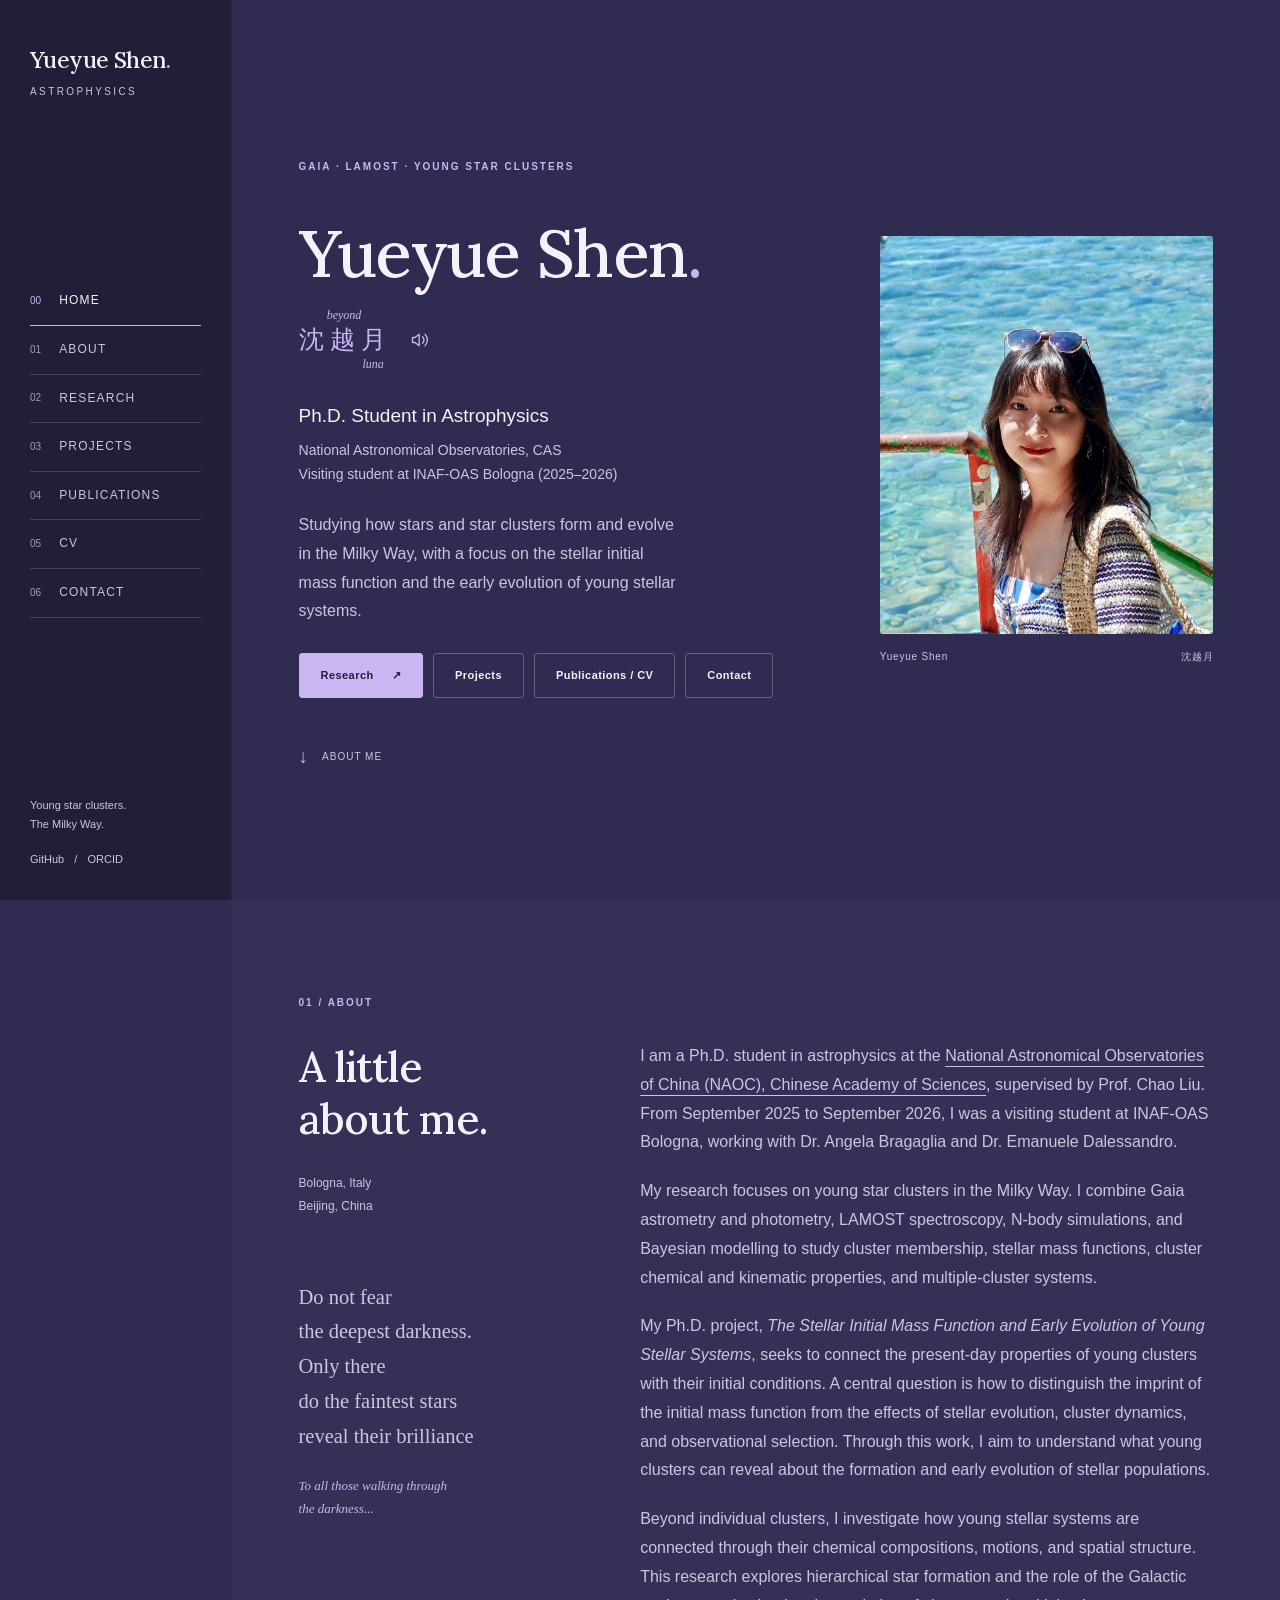
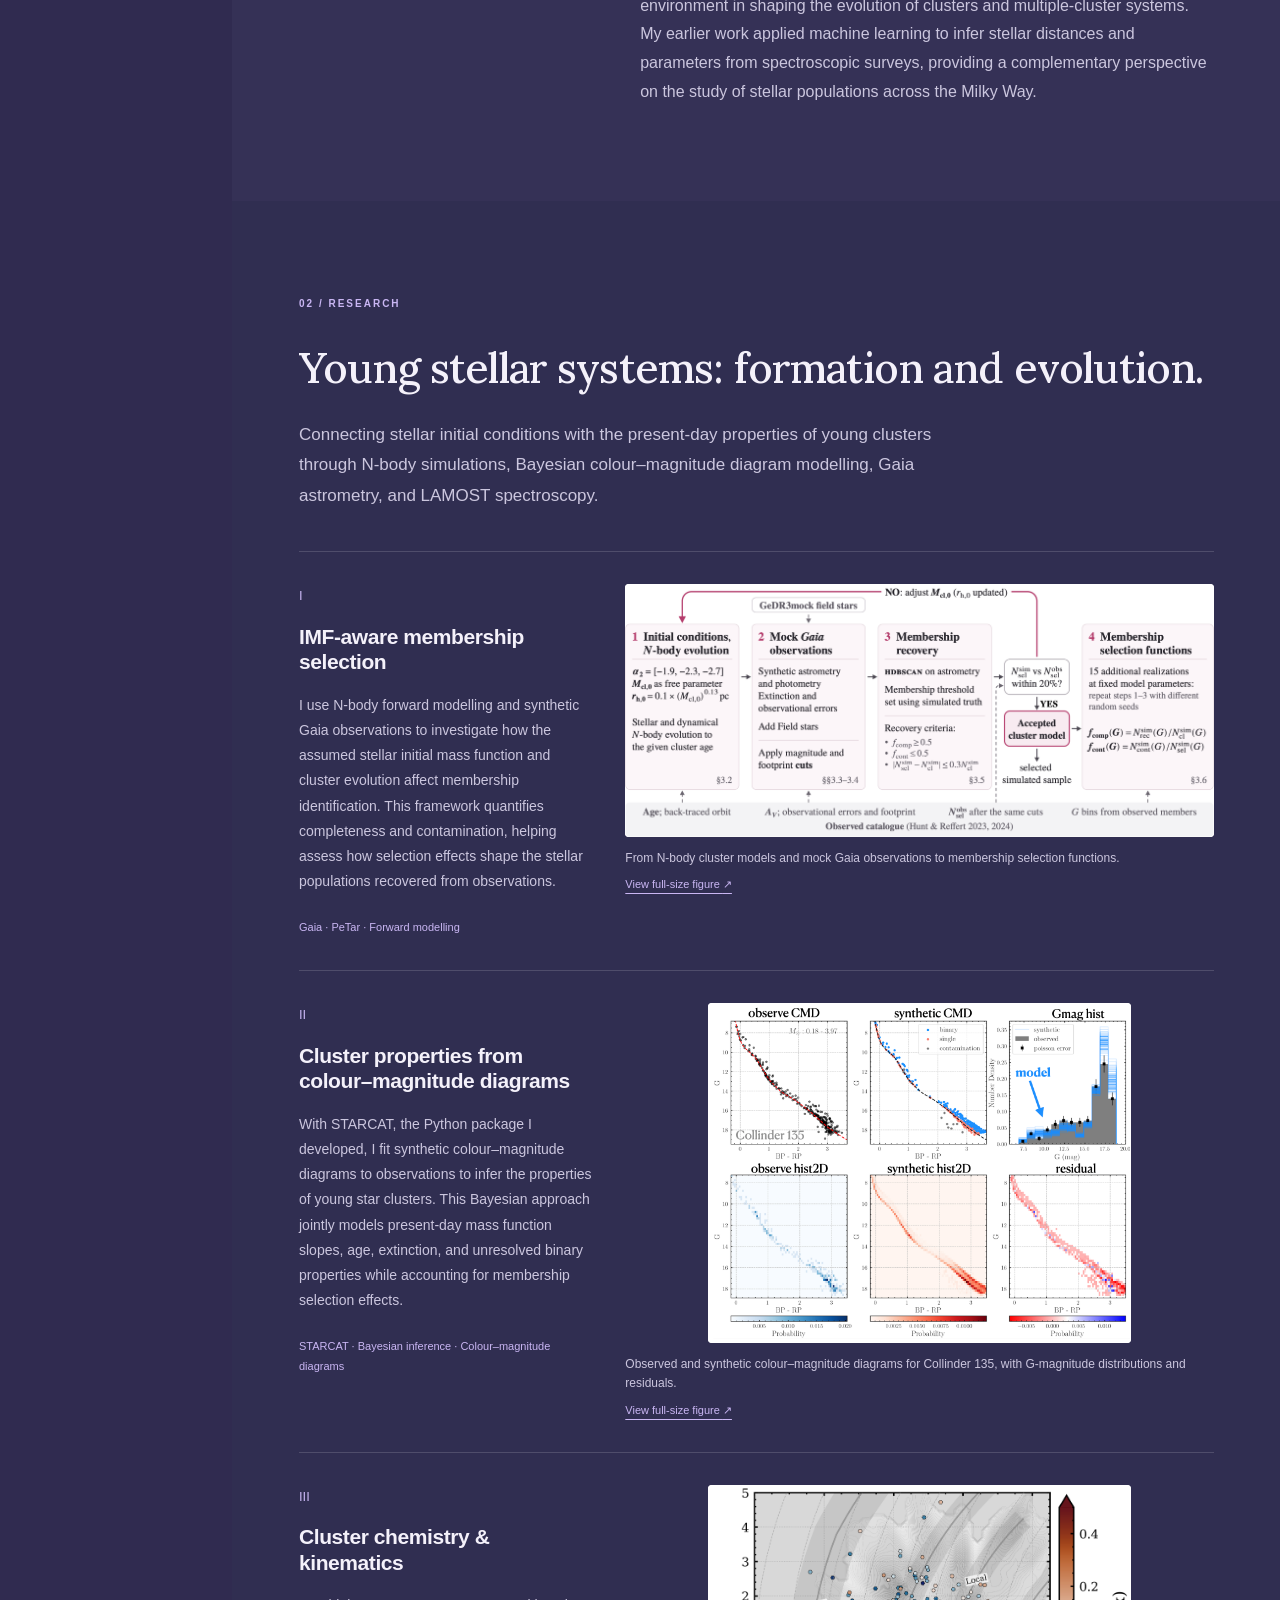
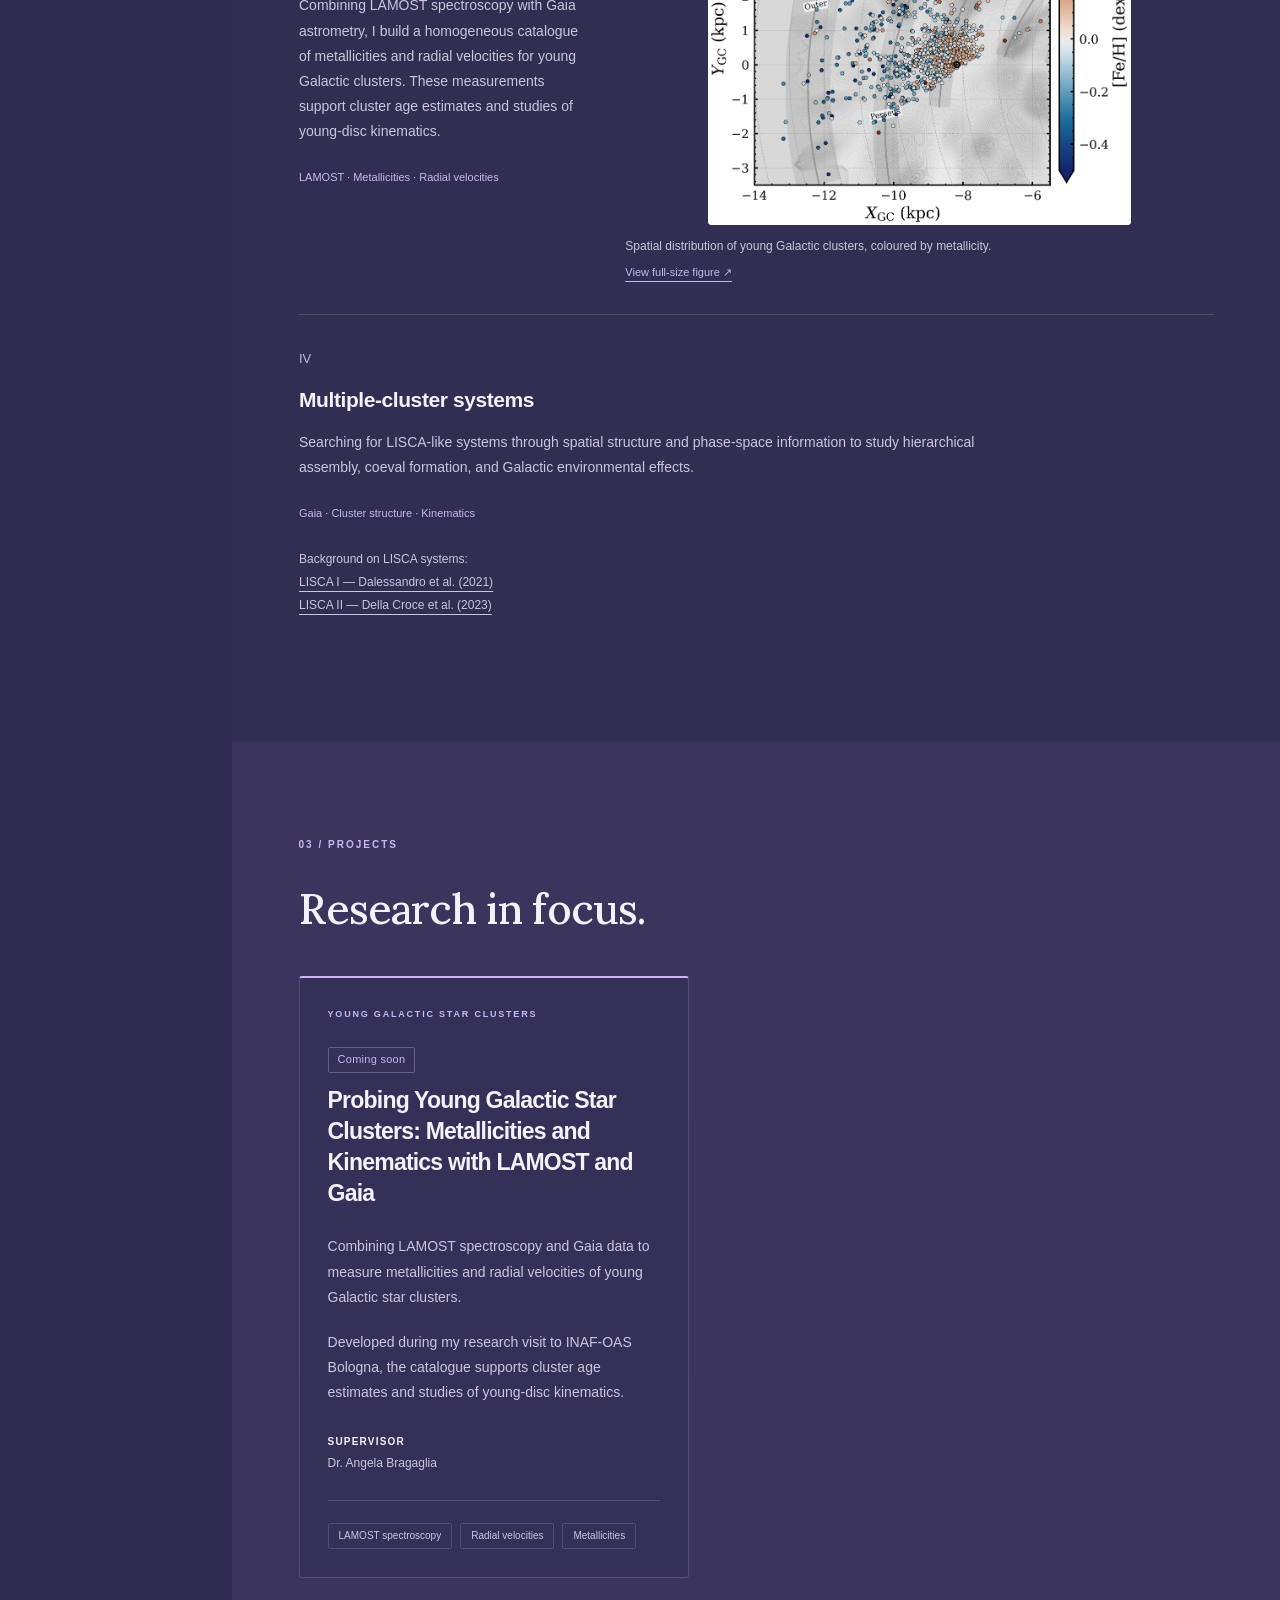
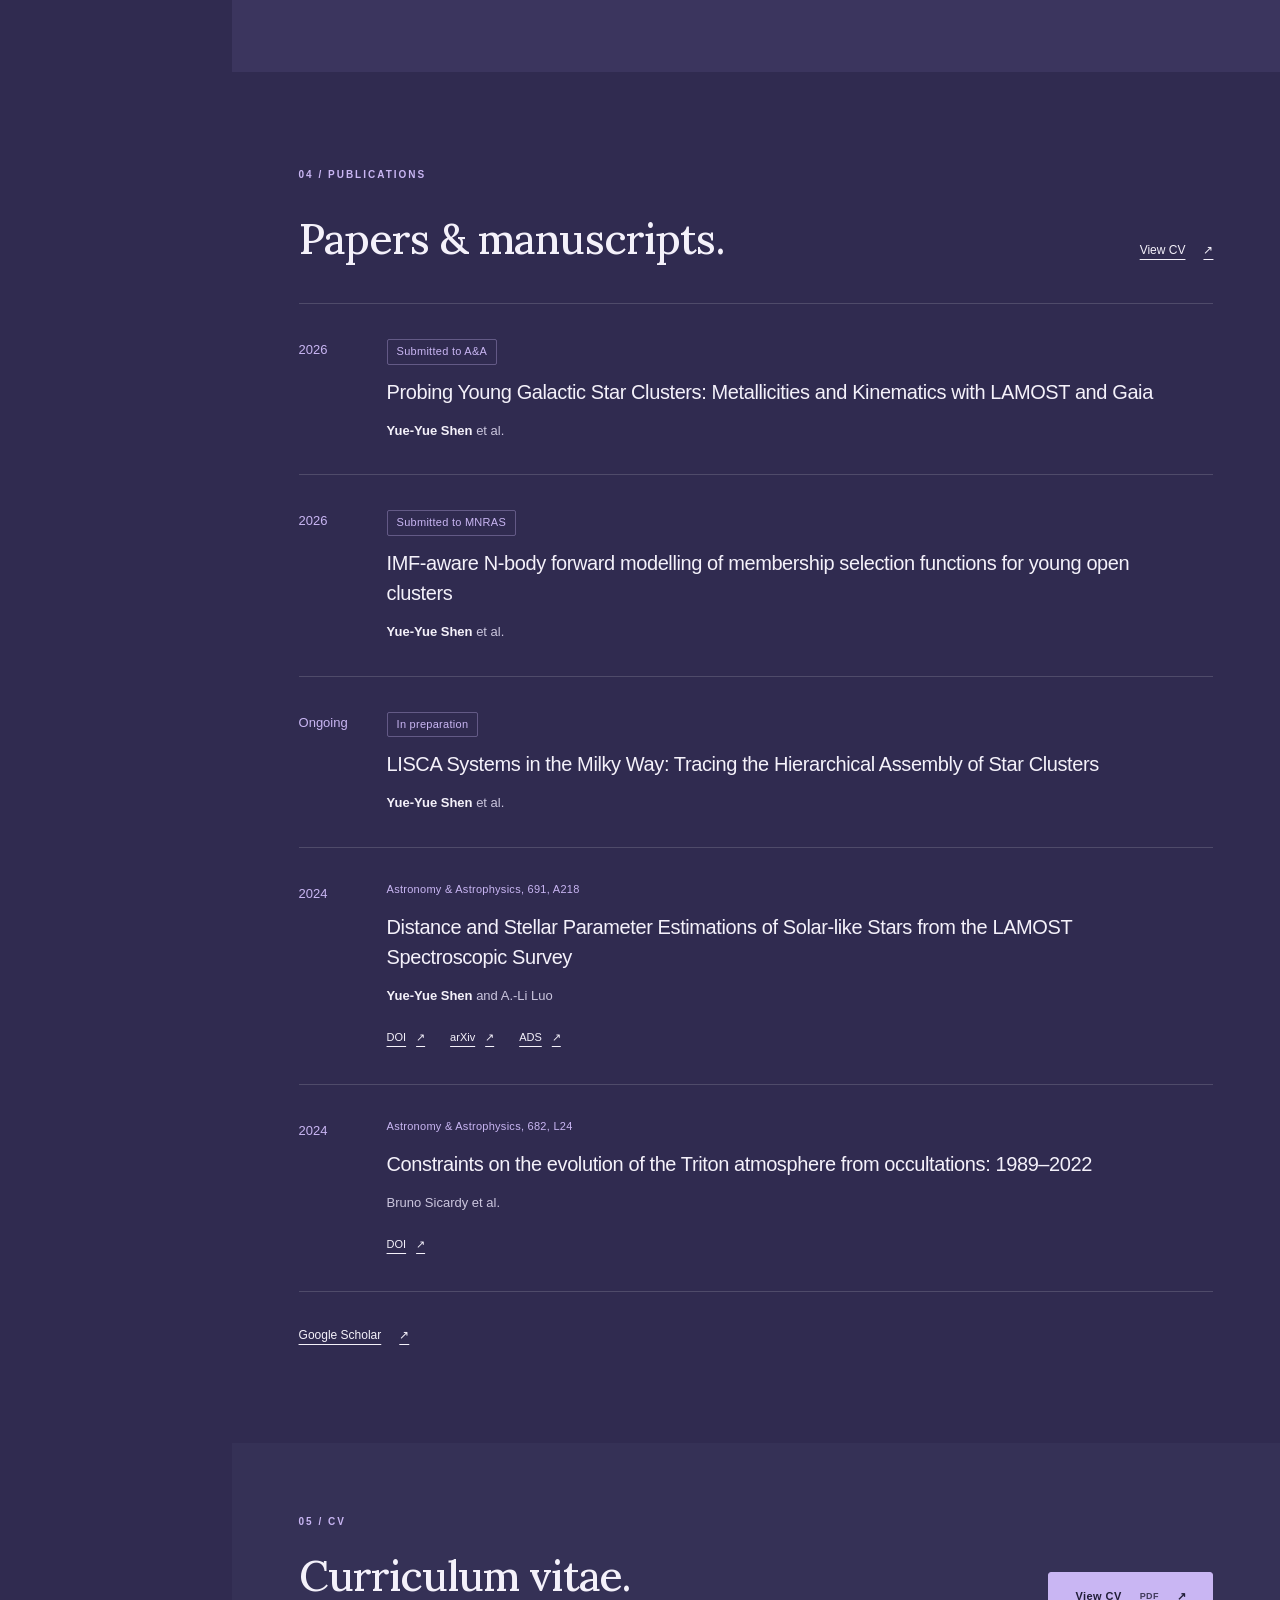
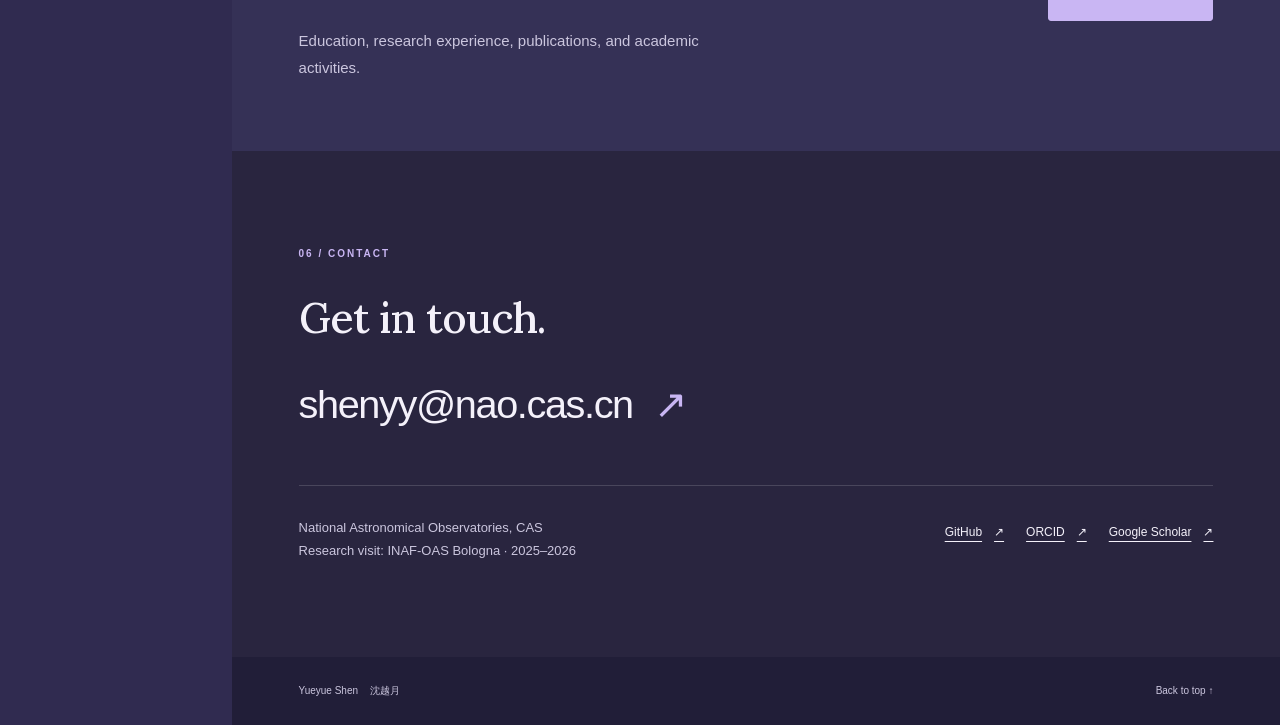
==== commit be7bbcec: "Refine research heading to formation and evolution" ====
--- a/index.html
+++ b/index.html
@@ -107,7 +107,7 @@
       <section id="research" class="section section-research" aria-labelledby="research-title">
         <div class="section-inner">
           <p class="eyebrow">02 / Research</p>
-          <h2 id="research-title">Young stellar systems: origins and evolution.</h2>
+          <h2 id="research-title">Young stellar systems: formation and evolution.</h2>
           <p class="section-lead">Connecting stellar initial conditions with the present-day properties of young clusters through N-body simulations, Bayesian colour–magnitude diagram modelling, Gaia astrometry, and LAMOST spectroscopy.</p>
           <div class="research-grid">
             <article class="research-card">
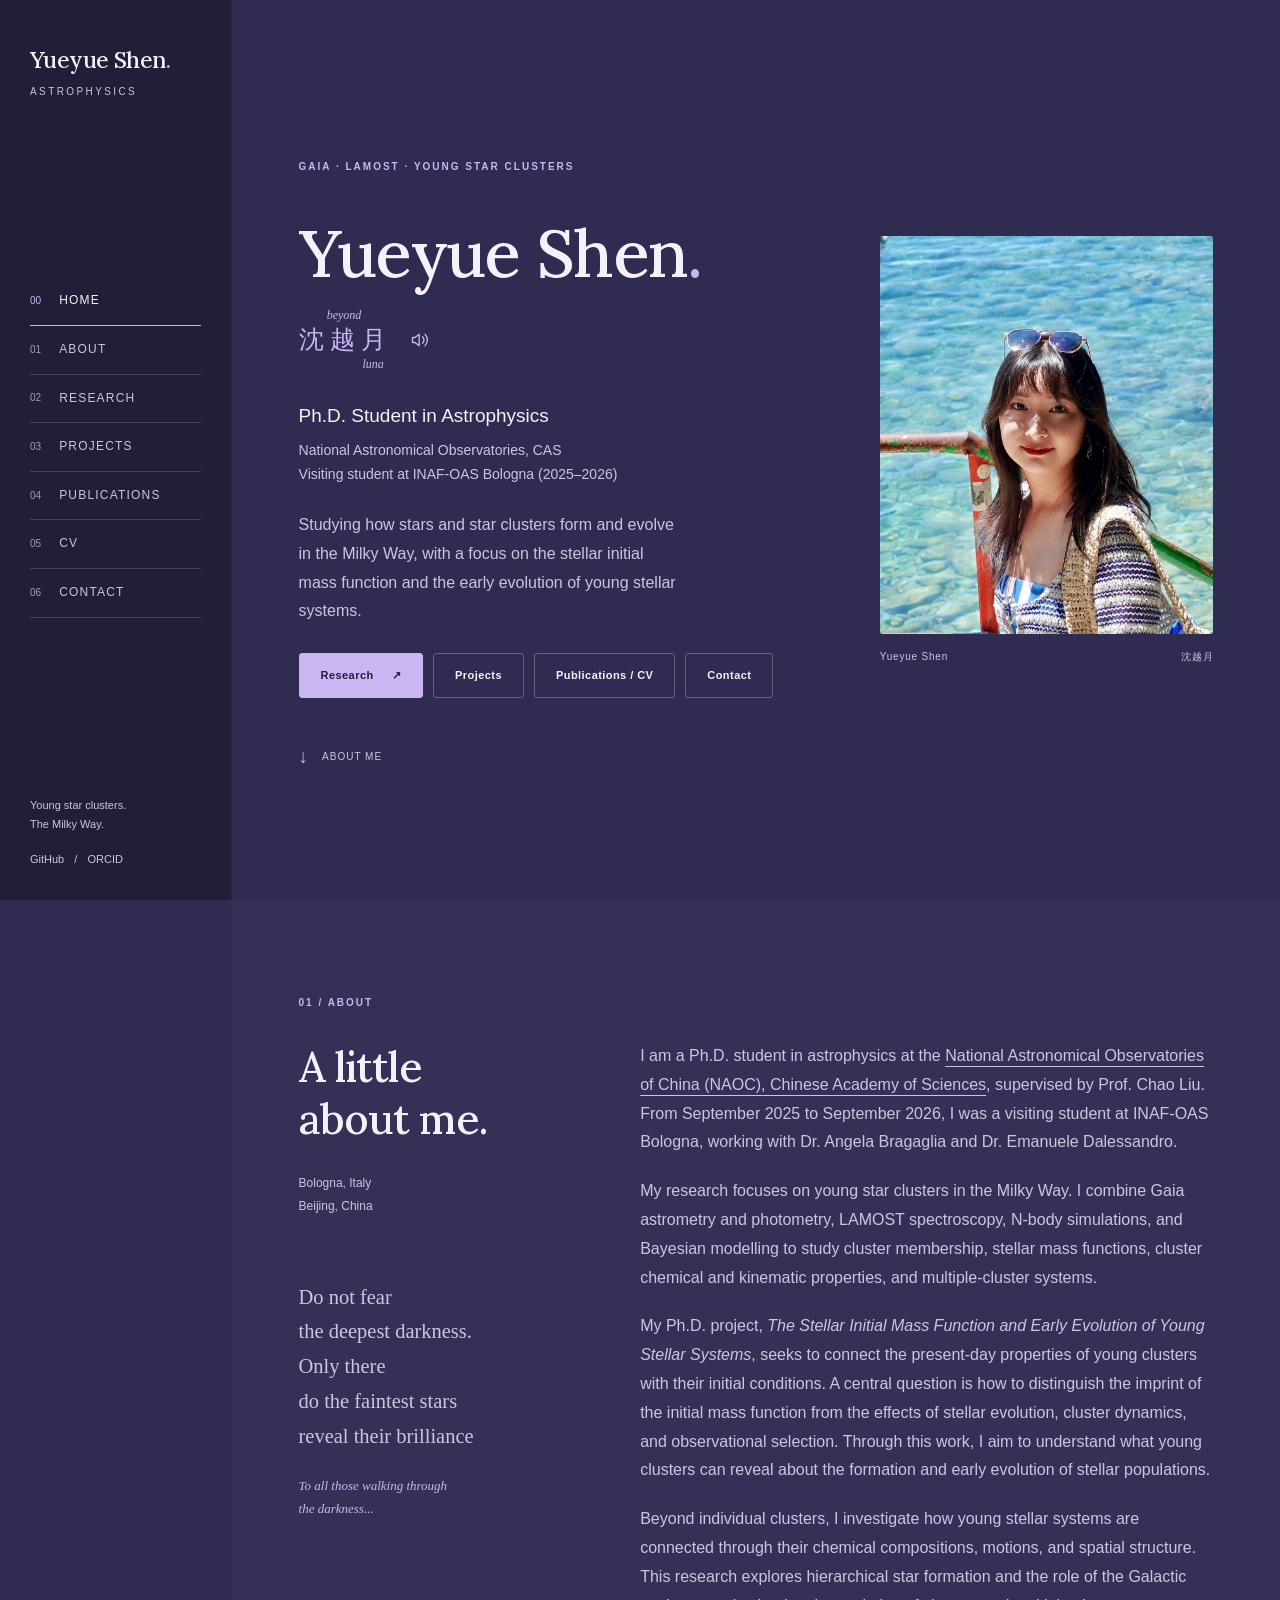
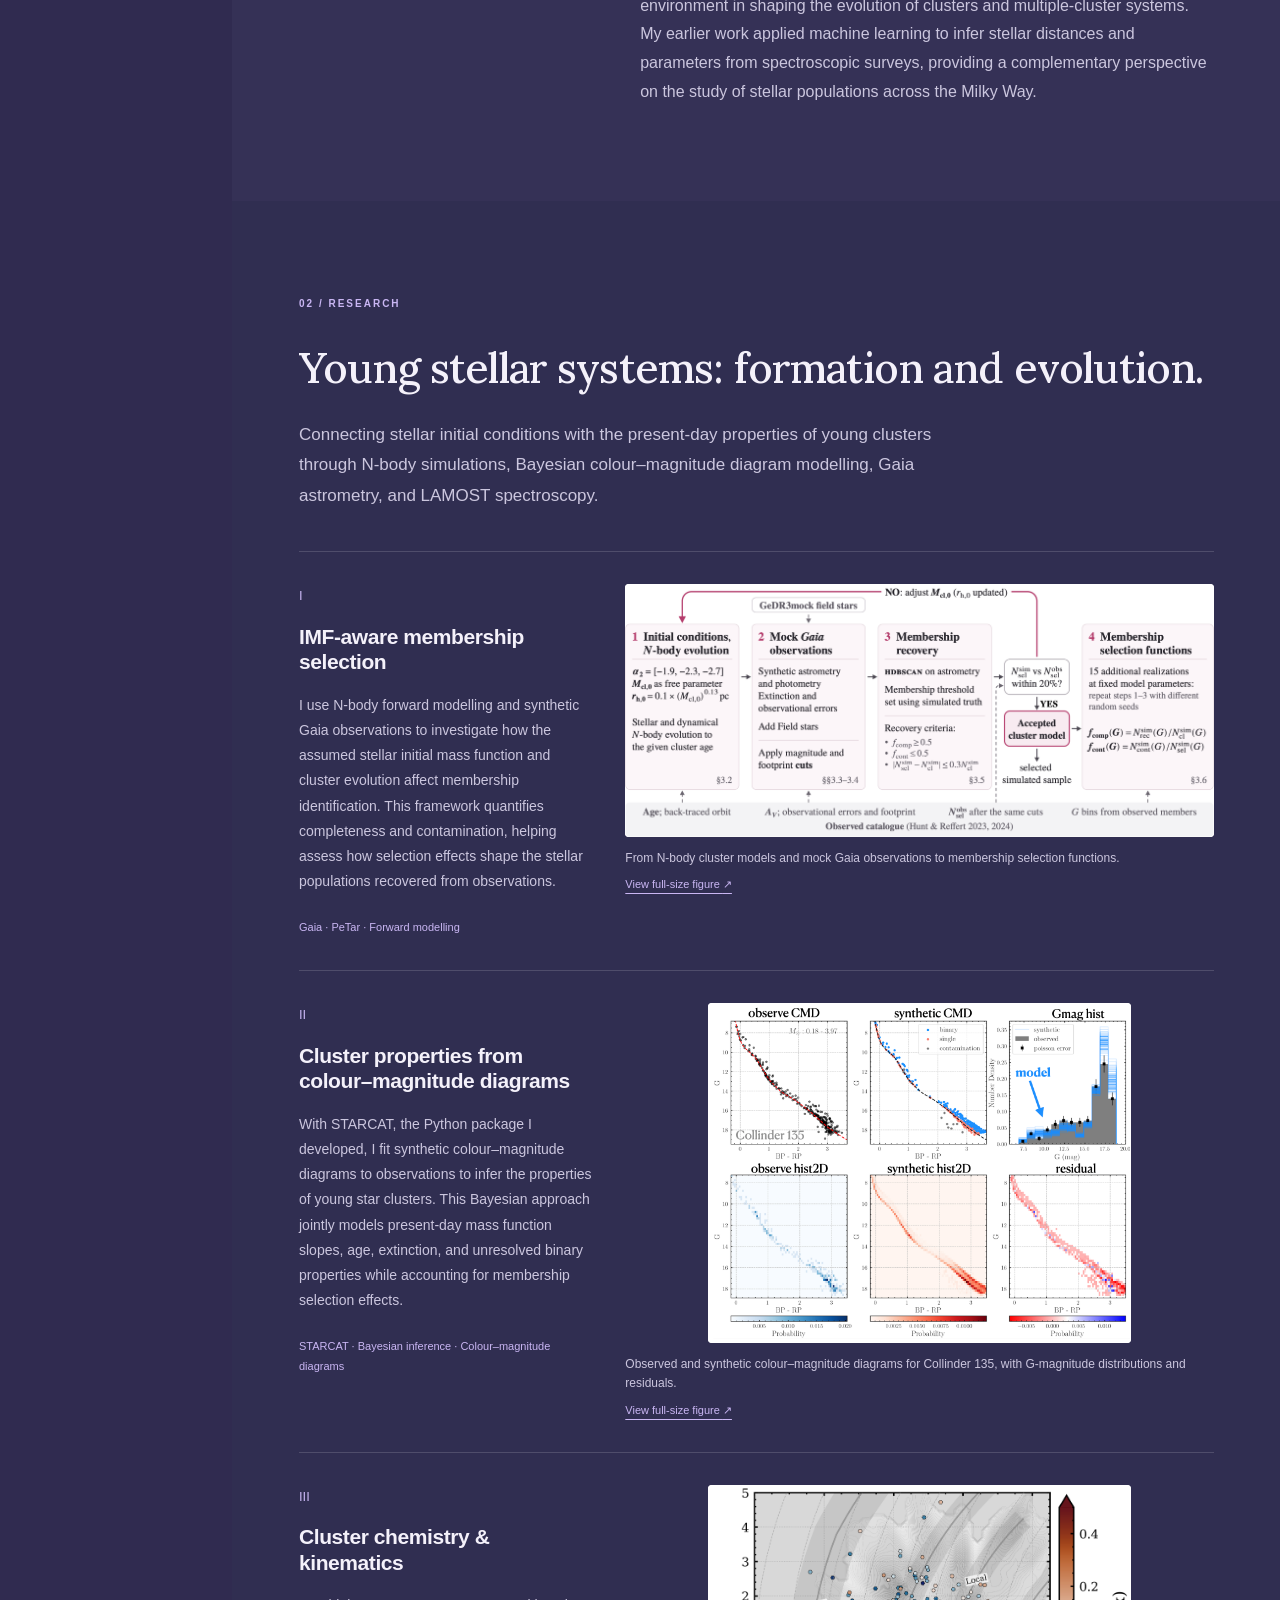
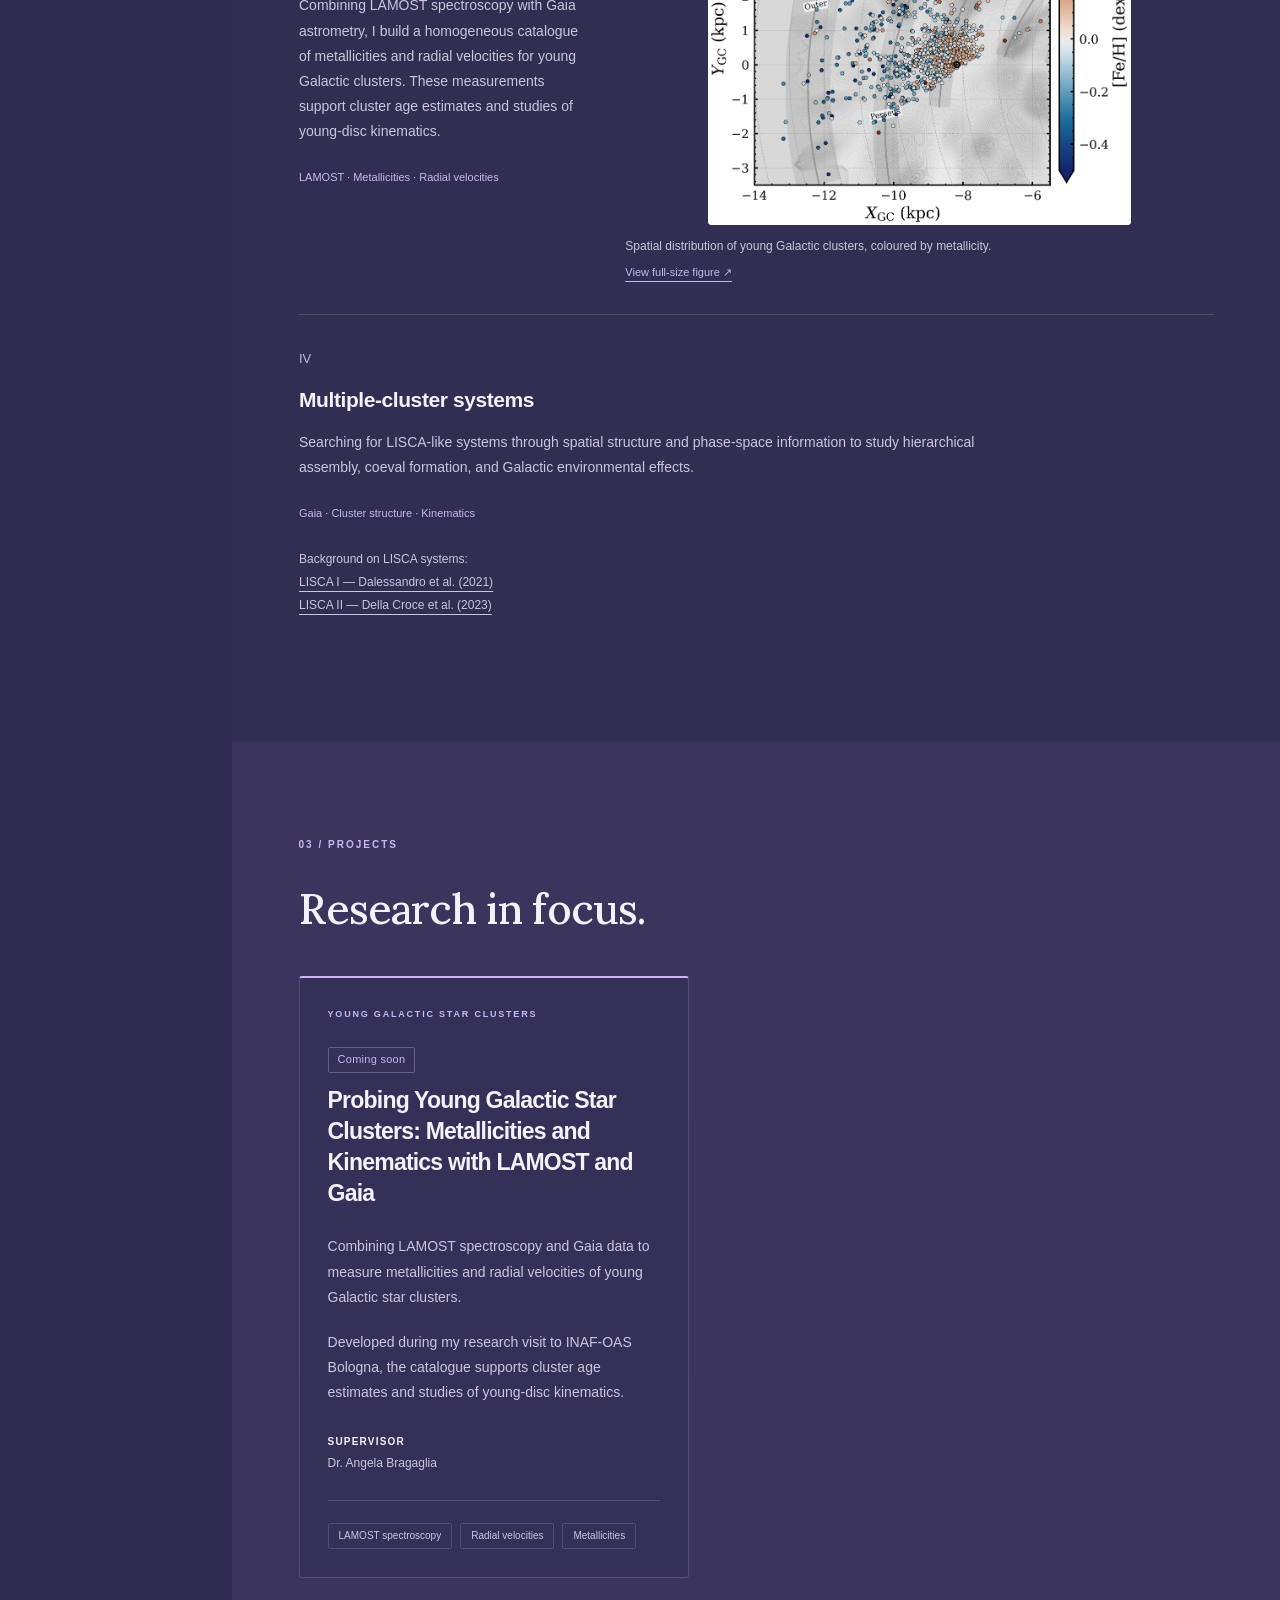
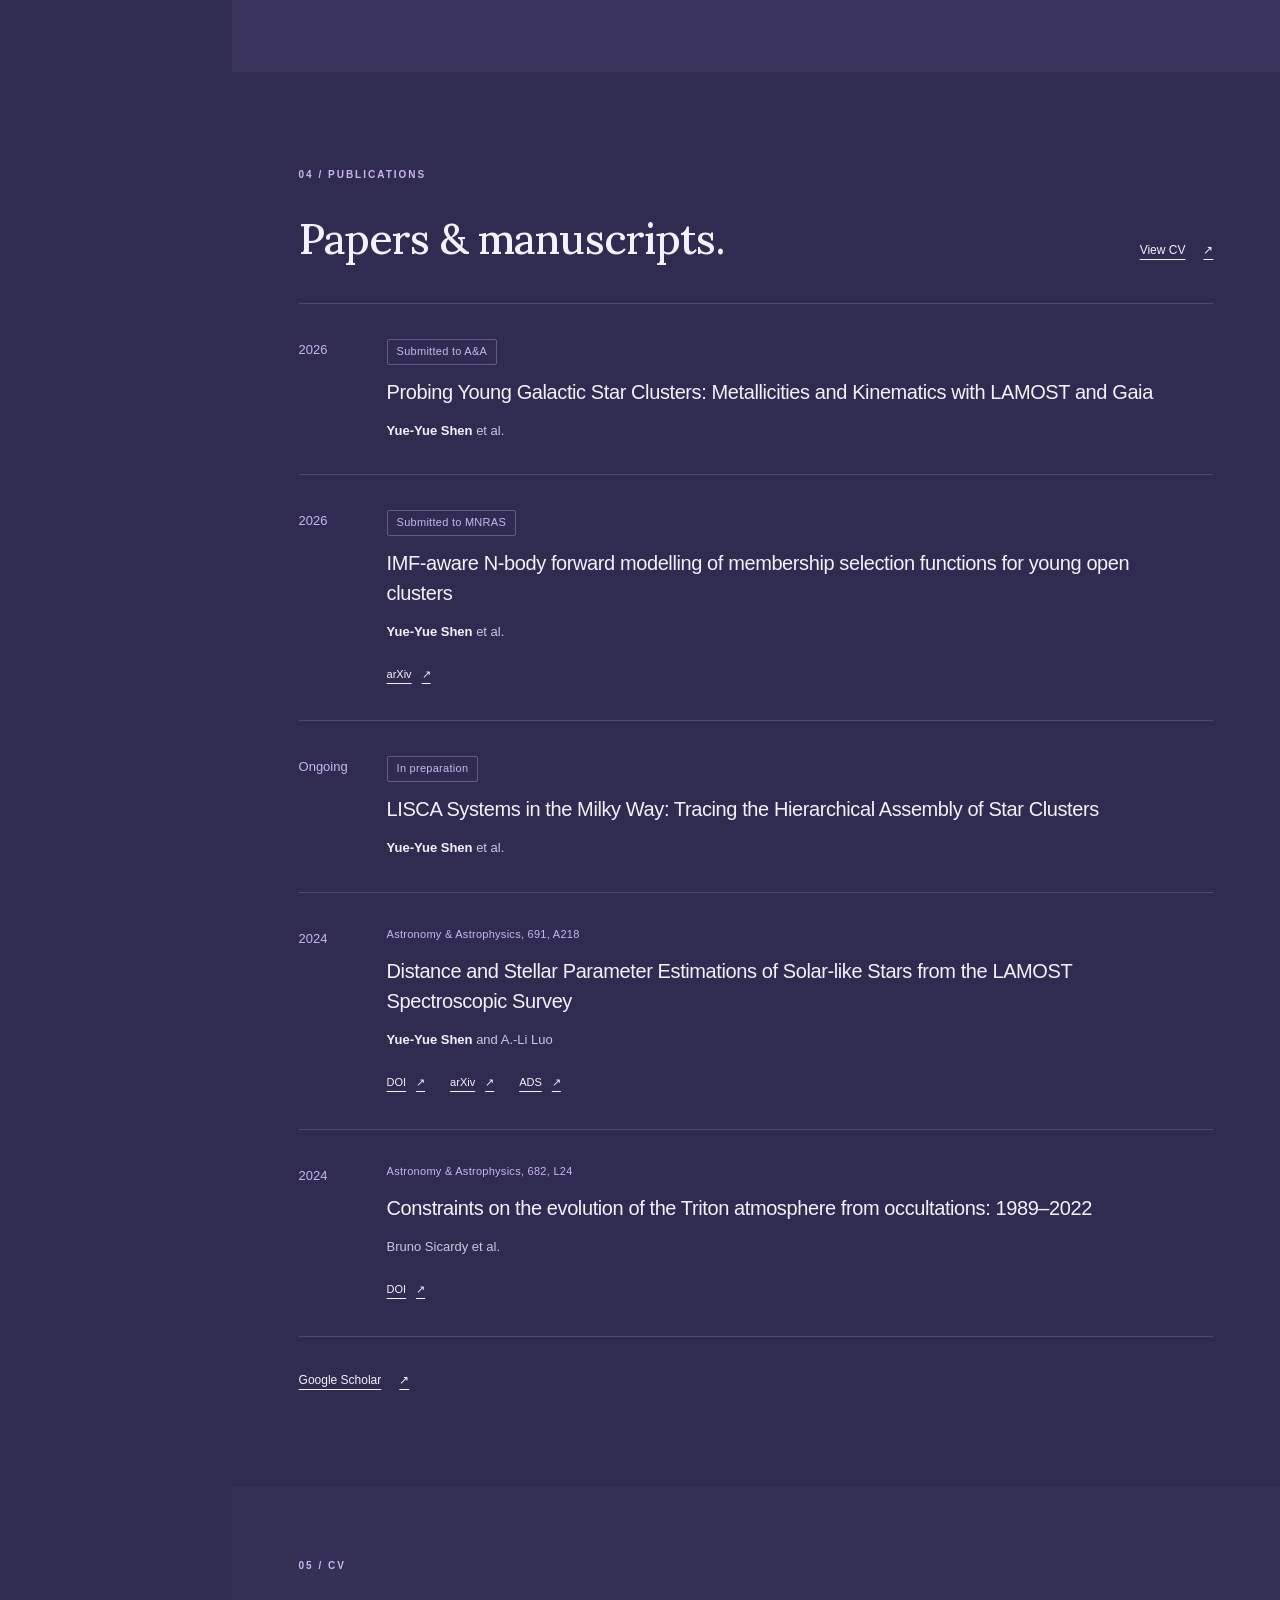
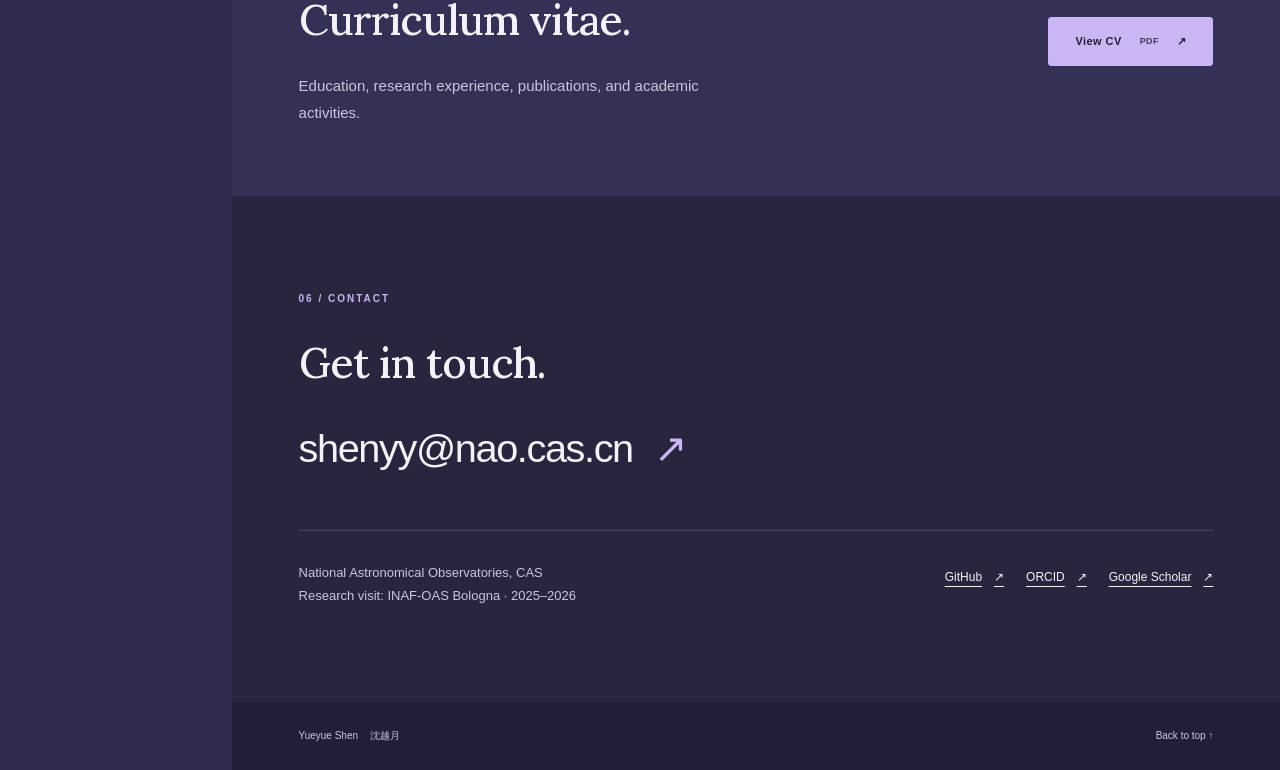
==== commit 913b6bfd: "Add arXiv link for IMF-aware membership selection paper" ====
--- a/index.html
+++ b/index.html
@@ -224,6 +224,9 @@
                 <p class="publication-status">Submitted to MNRAS</p>
                 <h3>IMF-aware N-body forward modelling of membership selection functions for young open clusters</h3>
                 <p class="publication-authors"><strong>Yue-Yue Shen</strong> et al.</p>
+                <div class="publication-links" aria-label="Membership selection paper links">
+                  <a href="https://arxiv.org/abs/2610.25200">arXiv <span aria-hidden="true">↗</span></a>
+                </div>
               </article>
             </li>
             <li>
